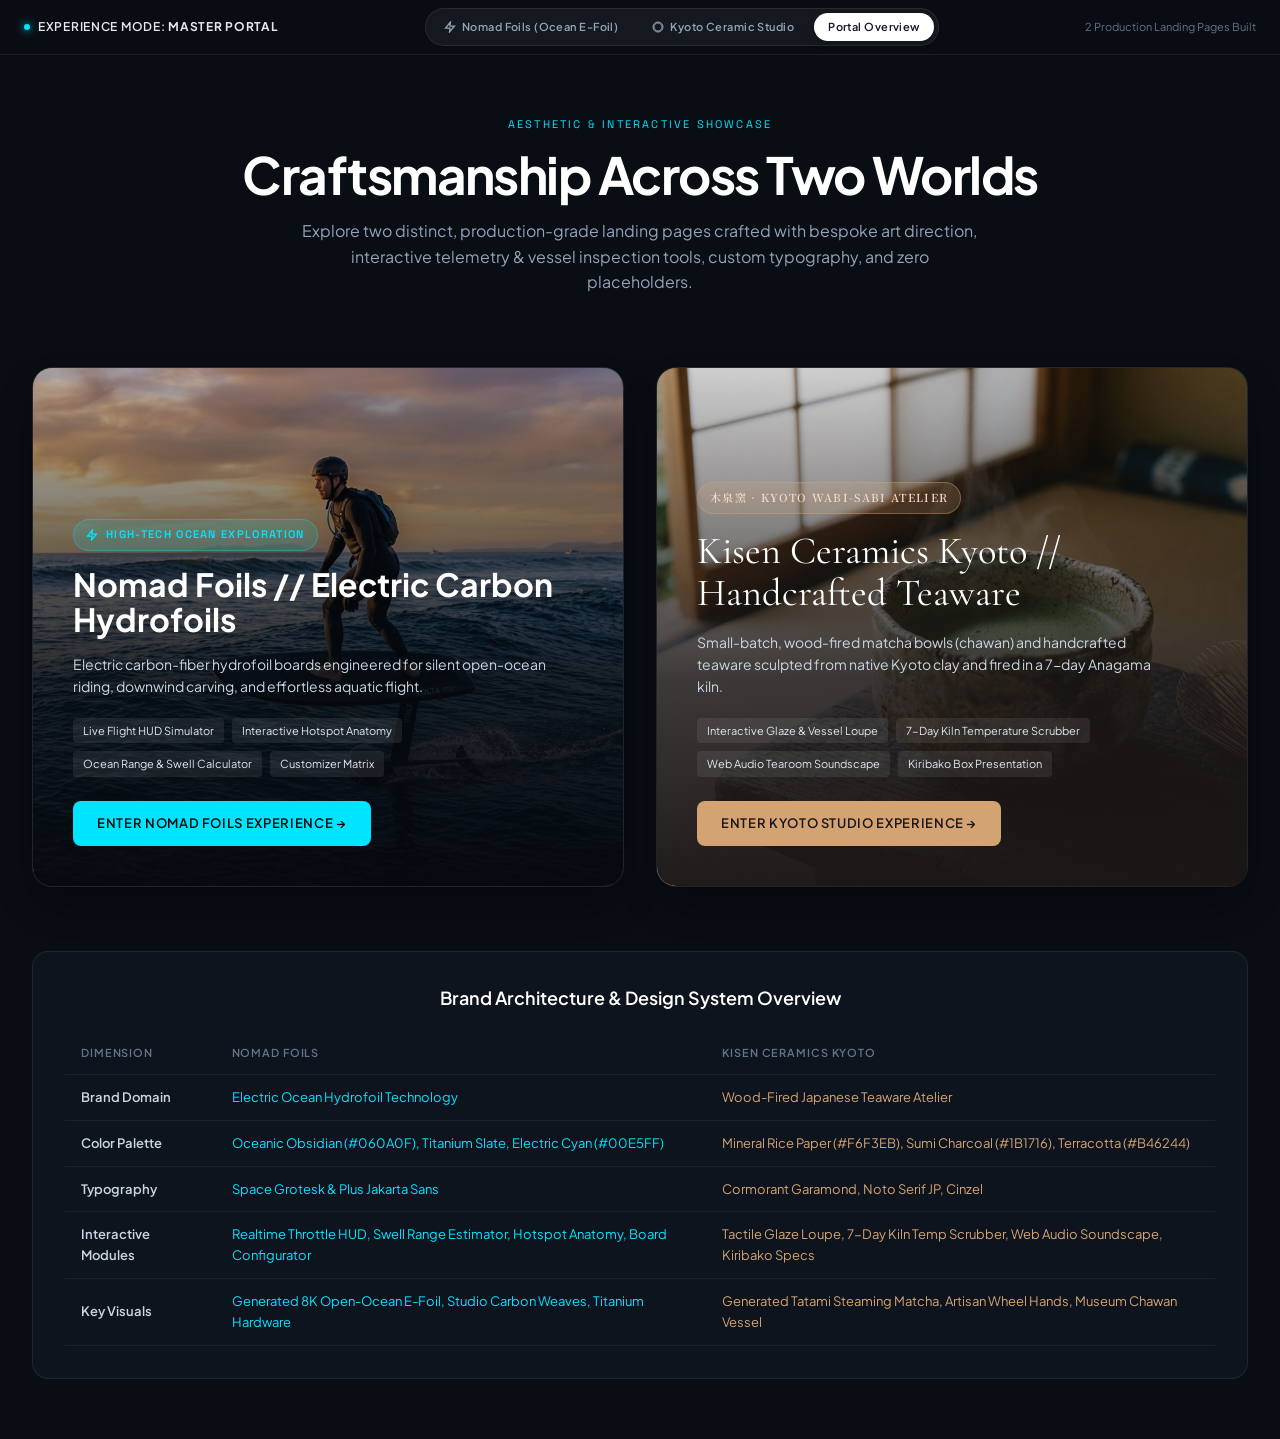
==== index.html @ cf1c8ec4 "Initial commit: Nomad Foils and Kyoto Ceramics landing pages" ====
<!DOCTYPE html>
<html lang="en">
<head>
  <meta charset="UTF-8">
  <meta name="viewport" content="width=device-width, initial-scale=1.0">
  <meta name="description" content="Dual Landing Page Suite featuring Nomad Foils (Electric Carbon-Fiber Hydrofoil Boards) and Kisen Ceramics Kyoto (Handcrafted Wood-Fired Matcha Bowls & Teaware).">
  <title>DUAL BRAND SHOWCASE // Nomad Foils & Kisen Ceramics Kyoto</title>
  
  <link rel="stylesheet" href="css/common.css">
  <style>
    :root {
      --portal-dark: #070a0f;
      --portal-light: #f7f4ee;
    }

    body.portal-body {
      background: #090d14;
      color: #f8fafc;
      font-family: 'Plus Jakarta Sans', sans-serif;
      padding-top: 45px;
      min-height: 100vh;
      display: flex;
      flex-direction: column;
    }

    .portal-hero {
      text-align: center;
      padding: 64px 24px 32px;
      max-width: 900px;
      margin: 0 auto;
    }

    .portal-eyebrow {
      font-family: 'Space Grotesk', monospace;
      font-size: 11px;
      letter-spacing: 0.2em;
      color: #00e5ff;
      text-transform: uppercase;
      margin-bottom: 12px;
      display: inline-block;
    }

    .portal-main-title {
      font-size: clamp(32px, 4vw, 56px);
      font-weight: 700;
      letter-spacing: -0.03em;
      line-height: 1.1;
      margin-bottom: 16px;
      color: #ffffff;
    }

    .portal-main-desc {
      font-size: 16px;
      color: #94a3b8;
      line-height: 1.6;
      max-width: 680px;
      margin: 0 auto 40px;
    }

    /* Dual Showcase Split Cards */
    .portal-grid-showcase {
      display: grid;
      grid-template-columns: 1fr 1fr;
      gap: 32px;
      max-width: 1320px;
      margin: 0 auto 64px;
      padding: 0 32px;
      width: 100%;
      flex-grow: 1;
    }

    .portal-card {
      position: relative;
      border-radius: 20px;
      overflow: hidden;
      display: flex;
      flex-direction: column;
      justify-content: flex-end;
      padding: 40px;
      min-height: 520px;
      text-decoration: none;
      color: inherit;
      border: 1px solid rgba(255, 255, 255, 0.1);
      transition: all 0.4s cubic-bezier(0.16, 1, 0.3, 1);
      box-shadow: 0 20px 40px -15px rgba(0, 0, 0, 0.6);
    }

    .portal-card:hover {
      transform: translateY(-6px);
      border-color: rgba(255, 255, 255, 0.3);
      box-shadow: 0 30px 60px -20px rgba(0, 0, 0, 0.9);
    }

    .portal-card-bg {
      position: absolute;
      top: 0;
      left: 0;
      width: 100%;
      height: 100%;
      z-index: 1;
    }

    .portal-card-bg img {
      width: 100%;
      height: 100%;
      object-fit: cover;
      transition: transform 0.6s ease;
    }

    .portal-card:hover .portal-card-bg img {
      transform: scale(1.05);
    }

    .portal-card-gradient {
      position: absolute;
      top: 0;
      left: 0;
      width: 100%;
      height: 100%;
      z-index: 2;
    }

    .portal-card.nomad-portal .portal-card-gradient {
      background: linear-gradient(180deg, rgba(6, 10, 15, 0.2) 0%, rgba(6, 10, 15, 0.85) 60%, rgba(6, 10, 15, 0.98) 100%);
    }

    .portal-card.kyoto-portal .portal-card-gradient {
      background: linear-gradient(180deg, rgba(27, 23, 22, 0.2) 0%, rgba(27, 23, 22, 0.85) 60%, rgba(27, 23, 22, 0.98) 100%);
    }

    .portal-card-content {
      position: relative;
      z-index: 5;
      display: flex;
      flex-direction: column;
      gap: 16px;
    }

    .portal-tag {
      display: inline-flex;
      align-items: center;
      gap: 8px;
      font-size: 11px;
      font-weight: 600;
      letter-spacing: 0.12em;
      text-transform: uppercase;
      padding: 6px 12px;
      border-radius: 9999px;
      width: fit-content;
    }

    .nomad-portal .portal-tag {
      background: rgba(0, 229, 255, 0.15);
      color: #00e5ff;
      border: 1px solid rgba(0, 229, 255, 0.3);
      font-family: 'Space Grotesk', monospace;
    }

    .kyoto-portal .portal-tag {
      background: rgba(212, 163, 115, 0.2);
      color: #f7d6c8;
      border: 1px solid rgba(212, 163, 115, 0.4);
      font-family: 'Noto Serif JP', serif;
    }

    .portal-brand-title {
      font-size: clamp(26px, 2.5vw, 36px);
      font-weight: 700;
      color: #ffffff;
      line-height: 1.1;
    }

    .kyoto-portal .portal-brand-title {
      font-family: 'Cormorant Garamond', serif;
      font-weight: 400;
      font-size: clamp(30px, 3vw, 42px);
    }

    .portal-brand-desc {
      font-size: 14px;
      color: #cbd5e1;
      line-height: 1.6;
      max-width: 480px;
    }

    .portal-feature-badges {
      display: flex;
      flex-wrap: wrap;
      gap: 8px;
      margin-top: 4px;
    }

    .feature-pill {
      font-size: 11px;
      padding: 4px 10px;
      background: rgba(255, 255, 255, 0.08);
      border-radius: 4px;
      color: #e2e8f0;
    }

    .portal-cta-btn {
      display: inline-flex;
      align-items: center;
      gap: 8px;
      padding: 12px 24px;
      border-radius: 8px;
      font-size: 13px;
      font-weight: 600;
      text-transform: uppercase;
      letter-spacing: 0.05em;
      margin-top: 8px;
      width: fit-content;
      transition: all 0.2s ease;
    }

    .nomad-portal .portal-cta-btn {
      background: #00e5ff;
      color: #060a0f;
    }

    .nomad-portal .portal-cta-btn:hover {
      background: #ffffff;
      box-shadow: 0 0 20px rgba(0, 229, 255, 0.6);
    }

    .kyoto-portal .portal-cta-btn {
      background: #d4a373;
      color: #1b1716;
    }

    .kyoto-portal .portal-cta-btn:hover {
      background: #f7d6c8;
      box-shadow: 0 0 20px rgba(212, 163, 115, 0.4);
    }

    /* Comparison Table Section */
    .portal-meta-section {
      max-width: 1320px;
      margin: 0 auto 60px;
      padding: 0 32px;
      width: 100%;
    }

    .meta-box {
      background: #0d141e;
      border: 1px solid rgba(255, 255, 255, 0.08);
      border-radius: 16px;
      padding: 32px;
    }

    .meta-title {
      font-size: 18px;
      font-weight: 600;
      color: #ffffff;
      margin-bottom: 20px;
      text-align: center;
    }

    .meta-table {
      width: 100%;
      border-collapse: collapse;
      font-size: 13px;
    }

    .meta-table th, .meta-table td {
      padding: 12px 16px;
      border-bottom: 1px solid rgba(255, 255, 255, 0.06);
      text-align: left;
    }

    .meta-table th {
      color: #64748b;
      font-weight: 600;
      text-transform: uppercase;
      font-size: 11px;
      letter-spacing: 0.08em;
    }

    .meta-table td:first-child {
      font-weight: 600;
      color: #cbd5e1;
    }

    .meta-table td:nth-child(2) {
      color: #00e5ff;
    }

    .meta-table td:nth-child(3) {
      color: #d4a373;
    }

    @media (max-width: 900px) {
      .portal-grid-showcase {
        grid-template-columns: 1fr;
      }
      .portal-card {
        min-height: 420px;
      }
    }
  </style>
</head>
<body class="portal-body">

  <!-- Top Global Switcher -->
  <header class="project-switcher-bar">
    <div class="switcher-brand-tag">
      <span class="indicator-dot"></span>
      <span>Experience Mode: <strong>Master Portal</strong></span>
    </div>
    <div class="switcher-nav-pills">
      <a href="nomad.html" class="switcher-pill">
        <svg width="12" height="12" viewBox="0 0 24 24" fill="none" stroke="currentColor" stroke-width="2.5"><polygon points="13 2 3 14 12 14 11 22 21 10 12 10 13 2"/></svg>
        Nomad Foils (Ocean E-Foil)
      </a>
      <a href="kyoto.html" class="switcher-pill">
        <svg width="12" height="12" viewBox="0 0 24 24" fill="none" stroke="currentColor" stroke-width="2"><path d="M12 2C6.48 2 2 6.48 2 12s4.48 10 10 10 10-4.48 10-10S17.52 2 12 2zm0 18c-4.41 0-8-3.59-8-8s3.59-8 8-8 8 3.59 8 8-3.59 8-8 8z"/></svg>
        Kyoto Ceramic Studio
      </a>
      <a href="index.html" class="switcher-pill active">
        Portal Overview
      </a>
    </div>
    <div class="switcher-status">
      <span>2 Production Landing Pages Built</span>
    </div>
  </header>

  <!-- Portal Hero -->
  <header class="portal-hero">
    <span class="portal-eyebrow">AESTHETIC & INTERACTIVE SHOWCASE</span>
    <h1 class="portal-main-title">Craftsmanship Across Two Worlds</h1>
    <p class="portal-main-desc">
      Explore two distinct, production-grade landing pages crafted with bespoke art direction, interactive telemetry & vessel inspection tools, custom typography, and zero placeholders.
    </p>
  </header>

  <!-- Portal Dual Cards -->
  <main class="portal-grid-showcase">
    
    <!-- Nomad Foils Card -->
    <a href="nomad.html" class="portal-card nomad-portal">
      <div class="portal-card-bg">
        <img src="assets/images/nomad_hero_ocean.jpg" alt="Nomad Foils Electric Carbon-Fiber Hydrofoil">
      </div>
      <div class="portal-card-gradient"></div>
      <div class="portal-card-content">
        <div class="portal-tag">
          <svg width="12" height="12" viewBox="0 0 24 24" fill="none" stroke="currentColor" stroke-width="2.5"><polygon points="13 2 3 14 12 14 11 22 21 10 12 10 13 2"/></svg>
          HIGH-TECH OCEAN EXPLORATION
        </div>
        <h2 class="portal-brand-title">Nomad Foils // Electric Carbon Hydrofoils</h2>
        <p class="portal-brand-desc">
          Electric carbon-fiber hydrofoil boards engineered for silent open-ocean riding, downwind carving, and effortless aquatic flight.
        </p>
        <div class="portal-feature-badges">
          <span class="feature-pill">Live Flight HUD Simulator</span>
          <span class="feature-pill">Interactive Hotspot Anatomy</span>
          <span class="feature-pill">Ocean Range & Swell Calculator</span>
          <span class="feature-pill">Customizer Matrix</span>
        </div>
        <div class="portal-cta-btn">
          Enter Nomad Foils Experience →
        </div>
      </div>
    </a>

    <!-- Kyoto Ceramic Studio Card -->
    <a href="kyoto.html" class="portal-card kyoto-portal">
      <div class="portal-card-bg">
        <img src="assets/images/kyoto_hero_matcha.jpg" alt="Kisen Kyoto Wood-Fired Matcha Bowls and Teaware">
      </div>
      <div class="portal-card-gradient"></div>
      <div class="portal-card-content">
        <div class="portal-tag">
          木泉窯 · KYOTO WABI-SABI ATELIER
        </div>
        <h2 class="portal-brand-title">Kisen Ceramics Kyoto // Handcrafted Teaware</h2>
        <p class="portal-brand-desc">
          Small-batch, wood-fired matcha bowls (chawan) and handcrafted teaware sculpted from native Kyoto clay and fired in a 7-day Anagama kiln.
        </p>
        <div class="portal-feature-badges">
          <span class="feature-pill">Interactive Glaze & Vessel Loupe</span>
          <span class="feature-pill">7-Day Kiln Temperature Scrubber</span>
          <span class="feature-pill">Web Audio Tearoom Soundscape</span>
          <span class="feature-pill">Kiribako Box Presentation</span>
        </div>
        <div class="portal-cta-btn">
          Enter Kyoto Studio Experience →
        </div>
      </div>
    </a>

  </main>

  <!-- Architectural Feature Summary Table -->
  <section class="portal-meta-section">
    <div class="meta-box">
      <h3 class="meta-title">Brand Architecture & Design System Overview</h3>
      <table class="meta-table">
        <thead>
          <tr>
            <th>Dimension</th>
            <th>Nomad Foils</th>
            <th>Kisen Ceramics Kyoto</th>
          </tr>
        </thead>
        <tbody>
          <tr>
            <td>Brand Domain</td>
            <td>Electric Ocean Hydrofoil Technology</td>
            <td>Wood-Fired Japanese Teaware Atelier</td>
          </tr>
          <tr>
            <td>Color Palette</td>
            <td>Oceanic Obsidian (#060A0F), Titanium Slate, Electric Cyan (#00E5FF)</td>
            <td>Mineral Rice Paper (#F6F3EB), Sumi Charcoal (#1B1716), Terracotta (#B46244)</td>
          </tr>
          <tr>
            <td>Typography</td>
            <td>Space Grotesk & Plus Jakarta Sans</td>
            <td>Cormorant Garamond, Noto Serif JP, Cinzel</td>
          </tr>
          <tr>
            <td>Interactive Modules</td>
            <td>Realtime Throttle HUD, Swell Range Estimator, Hotspot Anatomy, Board Configurator</td>
            <td>Tactile Glaze Loupe, 7-Day Kiln Temp Scrubber, Web Audio Soundscape, Kiribako Specs</td>
          </tr>
          <tr>
            <td>Key Visuals</td>
            <td>Generated 8K Open-Ocean E-Foil, Studio Carbon Weaves, Titanium Hardware</td>
            <td>Generated Tatami Steaming Matcha, Artisan Wheel Hands, Museum Chawan Vessel</td>
          </tr>
        </tbody>
      </table>
    </div>
  </section>

</body>
</html>
---- css/common.css ----
/* Common Design Tokens & Switcher Bar */
@import url('https://fonts.googleapis.com/css2?family=Cinzel:wght@400;600;700&family=Cormorant+Garamond:ital,wght@0,300;0,400;0,600;1,400&family=Plus+Jakarta+Sans:wght@300;400;500;600;700&family=Space+Grotesk:wght@300;400;500;600;700&family=Noto+Serif+JP:wght@300;400;600&display=swap');

*, *::before, *::after {
  box-sizing: border-box;
  margin: 0;
  padding: 0;
}

html {
  scroll-behavior: smooth;
  -webkit-font-smoothing: antialiased;
  -moz-osx-font-smoothing: grayscale;
}

body {
  line-height: 1.6;
  overflow-x: hidden;
}

/* Global Top Experience Switcher */
.project-switcher-bar {
  position: fixed;
  top: 0;
  left: 0;
  width: 100%;
  z-index: 9999;
  display: flex;
  align-items: center;
  justify-content: space-between;
  padding: 8px 24px;
  background: rgba(10, 14, 20, 0.88);
  backdrop-filter: blur(16px);
  -webkit-backdrop-filter: blur(16px);
  border-bottom: 1px solid rgba(255, 255, 255, 0.08);
  font-family: 'Plus Jakarta Sans', sans-serif;
  font-size: 12px;
  color: #a0aec0;
}

.switcher-brand-tag {
  display: flex;
  align-items: center;
  gap: 8px;
  font-weight: 600;
  letter-spacing: 0.06em;
  text-transform: uppercase;
  color: #e2e8f0;
}

.switcher-brand-tag .indicator-dot {
  width: 6px;
  height: 6px;
  border-radius: 50%;
  background: #00e5ff;
  box-shadow: 0 0 8px #00e5ff;
}

.switcher-brand-tag.kyoto-active .indicator-dot {
  background: #b46244;
  box-shadow: 0 0 8px #b46244;
}

.switcher-nav-pills {
  display: flex;
  align-items: center;
  gap: 6px;
  background: rgba(255, 255, 255, 0.05);
  padding: 4px;
  border-radius: 20px;
  border: 1px solid rgba(255, 255, 255, 0.08);
}

.switcher-pill {
  display: inline-flex;
  align-items: center;
  gap: 6px;
  padding: 5px 14px;
  border-radius: 16px;
  font-size: 11px;
  font-weight: 600;
  letter-spacing: 0.04em;
  text-decoration: none;
  color: #94a3b8;
  transition: all 0.25s ease;
}

.switcher-pill:hover {
  color: #ffffff;
  background: rgba(255, 255, 255, 0.08);
}

.switcher-pill.active {
  background: #ffffff;
  color: #0f172a;
  box-shadow: 0 2px 8px rgba(0, 0, 0, 0.2);
}

.switcher-pill.active.nomad {
  background: linear-gradient(135deg, #00e5ff, #0284c7);
  color: #050b14;
}

.switcher-pill.active.kyoto {
  background: linear-gradient(135deg, #d4a373, #b46244);
  color: #1a1614;
}

.switcher-status {
  display: flex;
  align-items: center;
  gap: 12px;
  font-size: 11px;
  color: #64748b;
}

@media (max-width: 640px) {
  .switcher-status {
    display: none;
  }
  .project-switcher-bar {
    padding: 6px 14px;
  }
  .switcher-pill {
    padding: 4px 10px;
    font-size: 10px;
  }
}
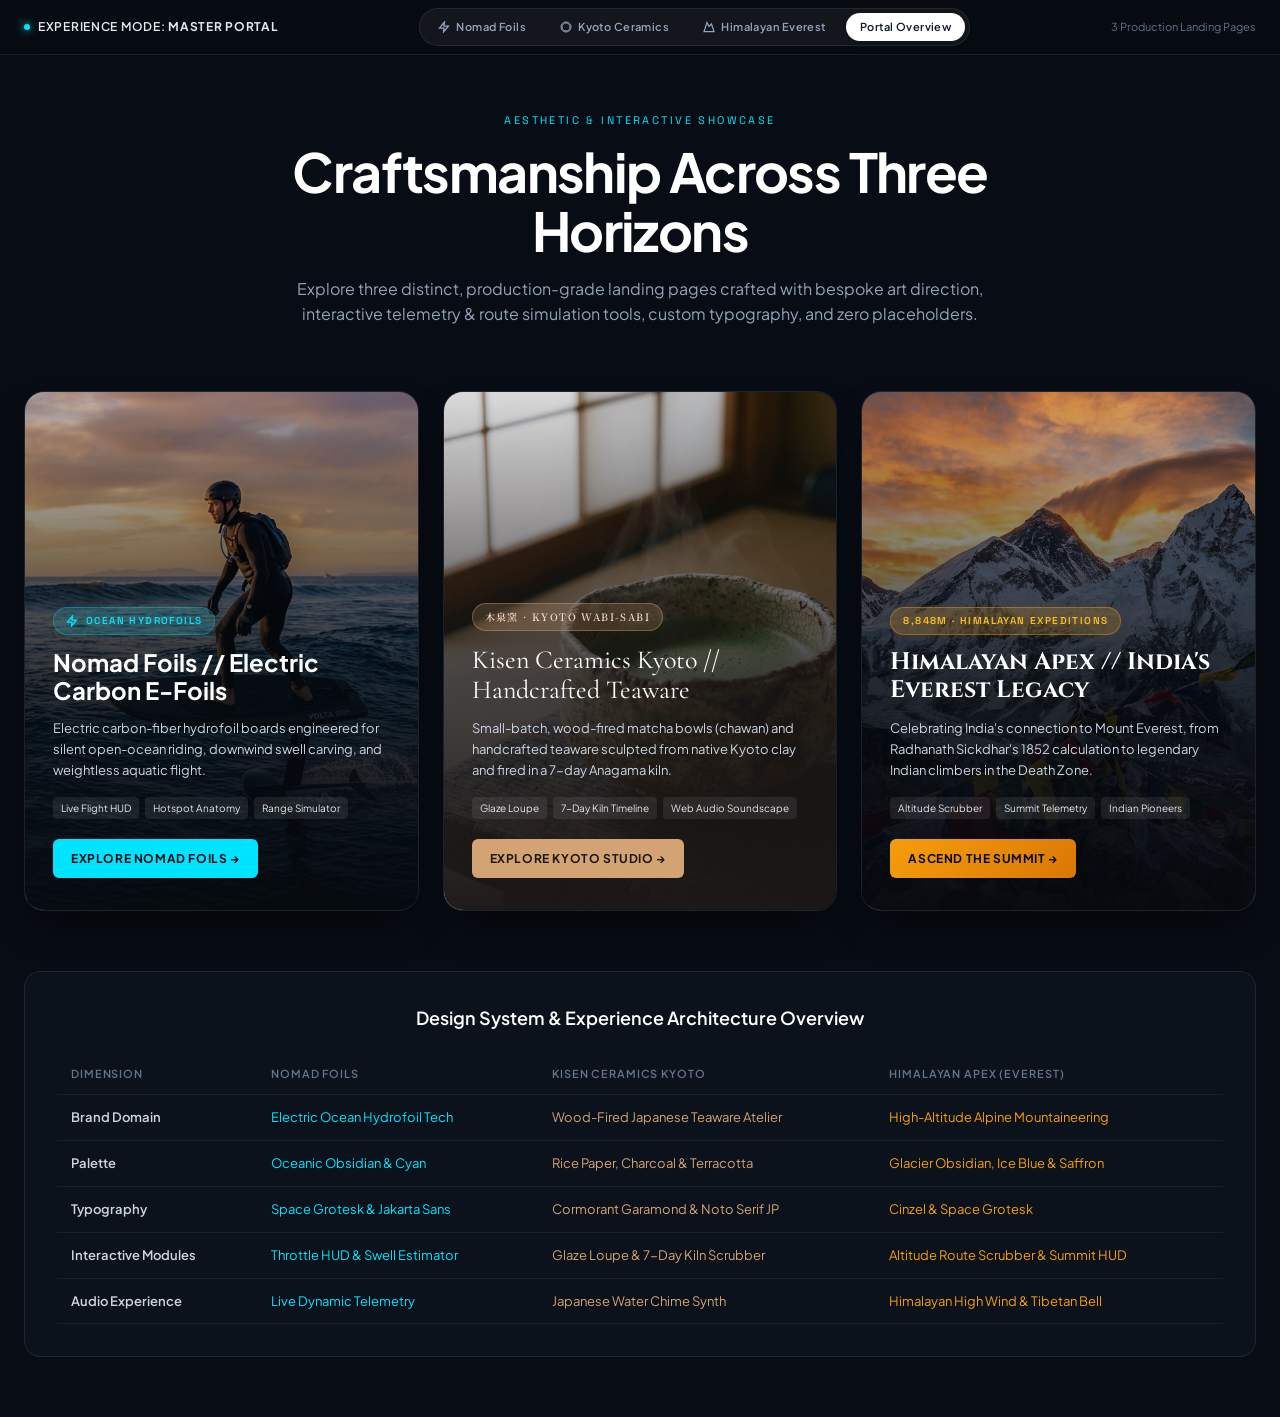
==== commit f5c19184: "Add Himalayan Everest landing page celebrating Indian mountaineering" ====
--- a/index.html
+++ b/index.html
@@ -3,18 +3,17 @@
 <head>
   <meta charset="UTF-8">
   <meta name="viewport" content="width=device-width, initial-scale=1.0">
-  <meta name="description" content="Dual Landing Page Suite featuring Nomad Foils (Electric Carbon-Fiber Hydrofoil Boards) and Kisen Ceramics Kyoto (Handcrafted Wood-Fired Matcha Bowls & Teaware).">
-  <title>DUAL BRAND SHOWCASE // Nomad Foils & Kisen Ceramics Kyoto</title>
+  <meta name="description" content="Master Portal Showcase: Nomad Foils (Electric Hydrofoils), Kisen Ceramics Kyoto (Wood-Fired Teaware), and Himalayan Apex (India's Mount Everest Mountaineering Legacy).">
+  <title>TRIPLE BRAND SHOWCASE // Nomad Foils · Kyoto Ceramics · Himalayan Everest</title>
   
   <link rel="stylesheet" href="css/common.css">
   <style>
     :root {
       --portal-dark: #070a0f;
-      --portal-light: #f7f4ee;
     }
 
     body.portal-body {
-      background: #090d14;
+      background: #080c14;
       color: #f8fafc;
       font-family: 'Plus Jakarta Sans', sans-serif;
       padding-top: 45px;
@@ -25,15 +24,15 @@
 
     .portal-hero {
       text-align: center;
-      padding: 64px 24px 32px;
-      max-width: 900px;
+      padding: 60px 24px 28px;
+      max-width: 960px;
       margin: 0 auto;
     }
 
     .portal-eyebrow {
       font-family: 'Space Grotesk', monospace;
       font-size: 11px;
-      letter-spacing: 0.2em;
+      letter-spacing: 0.22em;
       color: #00e5ff;
       text-transform: uppercase;
       margin-bottom: 12px;
@@ -41,7 +40,7 @@
     }
 
     .portal-main-title {
-      font-size: clamp(32px, 4vw, 56px);
+      font-size: clamp(32px, 4.2vw, 54px);
       font-weight: 700;
       letter-spacing: -0.03em;
       line-height: 1.1;
@@ -53,18 +52,18 @@
       font-size: 16px;
       color: #94a3b8;
       line-height: 1.6;
-      max-width: 680px;
-      margin: 0 auto 40px;
-    }
-
-    /* Dual Showcase Split Cards */
+      max-width: 720px;
+      margin: 0 auto 36px;
+    }
+
+    /* Triple Showcase Grid */
     .portal-grid-showcase {
       display: grid;
-      grid-template-columns: 1fr 1fr;
-      gap: 32px;
-      max-width: 1320px;
-      margin: 0 auto 64px;
-      padding: 0 32px;
+      grid-template-columns: repeat(3, 1fr);
+      gap: 24px;
+      max-width: 1360px;
+      margin: 0 auto 60px;
+      padding: 0 24px;
       width: 100%;
       flex-grow: 1;
     }
@@ -76,19 +75,19 @@
       display: flex;
       flex-direction: column;
       justify-content: flex-end;
-      padding: 40px;
+      padding: 32px 28px;
       min-height: 520px;
       text-decoration: none;
       color: inherit;
-      border: 1px solid rgba(255, 255, 255, 0.1);
+      border: 1px solid rgba(255, 255, 255, 0.09);
       transition: all 0.4s cubic-bezier(0.16, 1, 0.3, 1);
-      box-shadow: 0 20px 40px -15px rgba(0, 0, 0, 0.6);
+      box-shadow: 0 20px 40px -15px rgba(0, 0, 0, 0.7);
     }
 
     .portal-card:hover {
       transform: translateY(-6px);
       border-color: rgba(255, 255, 255, 0.3);
-      box-shadow: 0 30px 60px -20px rgba(0, 0, 0, 0.9);
+      box-shadow: 0 30px 60px -20px rgba(0, 0, 0, 0.95);
     }
 
     .portal-card-bg {
@@ -108,7 +107,7 @@
     }
 
     .portal-card:hover .portal-card-bg img {
-      transform: scale(1.05);
+      transform: scale(1.06);
     }
 
     .portal-card-gradient {
@@ -121,11 +120,15 @@
     }
 
     .portal-card.nomad-portal .portal-card-gradient {
-      background: linear-gradient(180deg, rgba(6, 10, 15, 0.2) 0%, rgba(6, 10, 15, 0.85) 60%, rgba(6, 10, 15, 0.98) 100%);
+      background: linear-gradient(180deg, rgba(6, 10, 15, 0.15) 0%, rgba(6, 10, 15, 0.8) 55%, rgba(6, 10, 15, 0.98) 100%);
     }
 
     .portal-card.kyoto-portal .portal-card-gradient {
-      background: linear-gradient(180deg, rgba(27, 23, 22, 0.2) 0%, rgba(27, 23, 22, 0.85) 60%, rgba(27, 23, 22, 0.98) 100%);
+      background: linear-gradient(180deg, rgba(27, 23, 22, 0.15) 0%, rgba(27, 23, 22, 0.8) 55%, rgba(27, 23, 22, 0.98) 100%);
+    }
+
+    .portal-card.everest-portal .portal-card-gradient {
+      background: linear-gradient(180deg, rgba(6, 9, 14, 0.15) 0%, rgba(6, 9, 14, 0.8) 55%, rgba(6, 9, 14, 0.98) 100%);
     }
 
     .portal-card-content {
@@ -133,18 +136,18 @@
       z-index: 5;
       display: flex;
       flex-direction: column;
-      gap: 16px;
+      gap: 14px;
     }
 
     .portal-tag {
       display: inline-flex;
       align-items: center;
       gap: 8px;
-      font-size: 11px;
+      font-size: 10px;
       font-weight: 600;
-      letter-spacing: 0.12em;
+      letter-spacing: 0.14em;
       text-transform: uppercase;
-      padding: 6px 12px;
+      padding: 5px 12px;
       border-radius: 9999px;
       width: fit-content;
     }
@@ -163,36 +166,48 @@
       font-family: 'Noto Serif JP', serif;
     }
 
+    .everest-portal .portal-tag {
+      background: rgba(245, 158, 11, 0.2);
+      color: #fbbf24;
+      border: 1px solid rgba(245, 158, 11, 0.4);
+      font-family: 'Space Grotesk', monospace;
+    }
+
     .portal-brand-title {
-      font-size: clamp(26px, 2.5vw, 36px);
+      font-size: 24px;
       font-weight: 700;
       color: #ffffff;
-      line-height: 1.1;
+      line-height: 1.15;
     }
 
     .kyoto-portal .portal-brand-title {
       font-family: 'Cormorant Garamond', serif;
+      font-size: 26px;
       font-weight: 400;
-      font-size: clamp(30px, 3vw, 42px);
+    }
+
+    .everest-portal .portal-brand-title {
+      font-family: 'Cinzel', serif;
+      font-size: 24px;
+      font-weight: 700;
     }
 
     .portal-brand-desc {
-      font-size: 14px;
+      font-size: 13px;
       color: #cbd5e1;
       line-height: 1.6;
-      max-width: 480px;
     }
 
     .portal-feature-badges {
       display: flex;
       flex-wrap: wrap;
-      gap: 8px;
-      margin-top: 4px;
+      gap: 6px;
+      margin-top: 2px;
     }
 
     .feature-pill {
-      font-size: 11px;
-      padding: 4px 10px;
+      font-size: 10px;
+      padding: 3px 8px;
       background: rgba(255, 255, 255, 0.08);
       border-radius: 4px;
       color: #e2e8f0;
@@ -201,14 +216,14 @@
     .portal-cta-btn {
       display: inline-flex;
       align-items: center;
-      gap: 8px;
-      padding: 12px 24px;
-      border-radius: 8px;
-      font-size: 13px;
-      font-weight: 600;
+      gap: 6px;
+      padding: 10px 18px;
+      border-radius: 6px;
+      font-size: 12px;
+      font-weight: 700;
       text-transform: uppercase;
       letter-spacing: 0.05em;
-      margin-top: 8px;
+      margin-top: 6px;
       width: fit-content;
       transition: all 0.2s ease;
     }
@@ -220,7 +235,7 @@
 
     .nomad-portal .portal-cta-btn:hover {
       background: #ffffff;
-      box-shadow: 0 0 20px rgba(0, 229, 255, 0.6);
+      box-shadow: 0 0 16px rgba(0, 229, 255, 0.6);
     }
 
     .kyoto-portal .portal-cta-btn {
@@ -230,19 +245,29 @@
 
     .kyoto-portal .portal-cta-btn:hover {
       background: #f7d6c8;
-      box-shadow: 0 0 20px rgba(212, 163, 115, 0.4);
-    }
-
-    /* Comparison Table Section */
+      box-shadow: 0 0 16px rgba(212, 163, 115, 0.5);
+    }
+
+    .everest-portal .portal-cta-btn {
+      background: linear-gradient(135deg, #f59e0b, #d97706);
+      color: #06090e;
+    }
+
+    .everest-portal .portal-cta-btn:hover {
+      background: #fbbf24;
+      box-shadow: 0 0 16px rgba(245, 158, 11, 0.5);
+    }
+
+    /* Comparison Table */
     .portal-meta-section {
-      max-width: 1320px;
+      max-width: 1360px;
       margin: 0 auto 60px;
-      padding: 0 32px;
+      padding: 0 24px;
       width: 100%;
     }
 
     .meta-box {
-      background: #0d141e;
+      background: #0c121b;
       border: 1px solid rgba(255, 255, 255, 0.08);
       border-radius: 16px;
       padding: 32px;
@@ -263,7 +288,7 @@
     }
 
     .meta-table th, .meta-table td {
-      padding: 12px 16px;
+      padding: 12px 14px;
       border-bottom: 1px solid rgba(255, 255, 255, 0.06);
       text-align: left;
     }
@@ -281,15 +306,11 @@
       color: #cbd5e1;
     }
 
-    .meta-table td:nth-child(2) {
-      color: #00e5ff;
-    }
-
-    .meta-table td:nth-child(3) {
-      color: #d4a373;
-    }
-
-    @media (max-width: 900px) {
+    .meta-table td:nth-child(2) { color: #00e5ff; }
+    .meta-table td:nth-child(3) { color: #d4a373; }
+    .meta-table td:nth-child(4) { color: #f59e0b; }
+
+    @media (max-width: 1100px) {
       .portal-grid-showcase {
         grid-template-columns: 1fr;
       }
@@ -310,31 +331,35 @@
     <div class="switcher-nav-pills">
       <a href="nomad.html" class="switcher-pill">
         <svg width="12" height="12" viewBox="0 0 24 24" fill="none" stroke="currentColor" stroke-width="2.5"><polygon points="13 2 3 14 12 14 11 22 21 10 12 10 13 2"/></svg>
-        Nomad Foils (Ocean E-Foil)
+        Nomad Foils
       </a>
       <a href="kyoto.html" class="switcher-pill">
         <svg width="12" height="12" viewBox="0 0 24 24" fill="none" stroke="currentColor" stroke-width="2"><path d="M12 2C6.48 2 2 6.48 2 12s4.48 10 10 10 10-4.48 10-10S17.52 2 12 2zm0 18c-4.41 0-8-3.59-8-8s3.59-8 8-8 8 3.59 8 8-3.59 8-8 8z"/></svg>
-        Kyoto Ceramic Studio
+        Kyoto Ceramics
+      </a>
+      <a href="everest.html" class="switcher-pill">
+        <svg width="12" height="12" viewBox="0 0 24 24" fill="none" stroke="currentColor" stroke-width="2.5"><path d="M8 3l4 8 5-5 5 15H2L8 3z"/></svg>
+        Himalayan Everest
       </a>
       <a href="index.html" class="switcher-pill active">
         Portal Overview
       </a>
     </div>
     <div class="switcher-status">
-      <span>2 Production Landing Pages Built</span>
+      <span>3 Production Landing Pages</span>
     </div>
   </header>
 
   <!-- Portal Hero -->
   <header class="portal-hero">
     <span class="portal-eyebrow">AESTHETIC & INTERACTIVE SHOWCASE</span>
-    <h1 class="portal-main-title">Craftsmanship Across Two Worlds</h1>
+    <h1 class="portal-main-title">Craftsmanship Across Three Horizons</h1>
     <p class="portal-main-desc">
-      Explore two distinct, production-grade landing pages crafted with bespoke art direction, interactive telemetry & vessel inspection tools, custom typography, and zero placeholders.
+      Explore three distinct, production-grade landing pages crafted with bespoke art direction, interactive telemetry & route simulation tools, custom typography, and zero placeholders.
     </p>
   </header>
 
-  <!-- Portal Dual Cards -->
+  <!-- Portal Triple Cards -->
   <main class="portal-grid-showcase">
     
     <!-- Nomad Foils Card -->
@@ -346,20 +371,19 @@
       <div class="portal-card-content">
         <div class="portal-tag">
           <svg width="12" height="12" viewBox="0 0 24 24" fill="none" stroke="currentColor" stroke-width="2.5"><polygon points="13 2 3 14 12 14 11 22 21 10 12 10 13 2"/></svg>
-          HIGH-TECH OCEAN EXPLORATION
-        </div>
-        <h2 class="portal-brand-title">Nomad Foils // Electric Carbon Hydrofoils</h2>
+          OCEAN HYDROFOILS
+        </div>
+        <h2 class="portal-brand-title">Nomad Foils // Electric Carbon E-Foils</h2>
         <p class="portal-brand-desc">
-          Electric carbon-fiber hydrofoil boards engineered for silent open-ocean riding, downwind carving, and effortless aquatic flight.
+          Electric carbon-fiber hydrofoil boards engineered for silent open-ocean riding, downwind swell carving, and weightless aquatic flight.
         </p>
         <div class="portal-feature-badges">
-          <span class="feature-pill">Live Flight HUD Simulator</span>
-          <span class="feature-pill">Interactive Hotspot Anatomy</span>
-          <span class="feature-pill">Ocean Range & Swell Calculator</span>
-          <span class="feature-pill">Customizer Matrix</span>
+          <span class="feature-pill">Live Flight HUD</span>
+          <span class="feature-pill">Hotspot Anatomy</span>
+          <span class="feature-pill">Range Simulator</span>
         </div>
         <div class="portal-cta-btn">
-          Enter Nomad Foils Experience →
+          Explore Nomad Foils →
         </div>
       </div>
     </a>
@@ -372,20 +396,44 @@
       <div class="portal-card-gradient"></div>
       <div class="portal-card-content">
         <div class="portal-tag">
-          木泉窯 · KYOTO WABI-SABI ATELIER
+          木泉窯 · KYOTO WABI-SABI
         </div>
         <h2 class="portal-brand-title">Kisen Ceramics Kyoto // Handcrafted Teaware</h2>
         <p class="portal-brand-desc">
           Small-batch, wood-fired matcha bowls (chawan) and handcrafted teaware sculpted from native Kyoto clay and fired in a 7-day Anagama kiln.
         </p>
         <div class="portal-feature-badges">
-          <span class="feature-pill">Interactive Glaze & Vessel Loupe</span>
-          <span class="feature-pill">7-Day Kiln Temperature Scrubber</span>
-          <span class="feature-pill">Web Audio Tearoom Soundscape</span>
-          <span class="feature-pill">Kiribako Box Presentation</span>
+          <span class="feature-pill">Glaze Loupe</span>
+          <span class="feature-pill">7-Day Kiln Timeline</span>
+          <span class="feature-pill">Web Audio Soundscape</span>
         </div>
         <div class="portal-cta-btn">
-          Enter Kyoto Studio Experience →
+          Explore Kyoto Studio →
+        </div>
+      </div>
+    </a>
+
+    <!-- Himalayan Everest Card -->
+    <a href="everest.html" class="portal-card everest-portal">
+      <div class="portal-card-bg">
+        <img src="assets/images/everest_hero_summit.jpg" alt="Mount Everest Himalayan Summit at Sunrise with Prayer Flags">
+      </div>
+      <div class="portal-card-gradient"></div>
+      <div class="portal-card-content">
+        <div class="portal-tag">
+          8,848M · HIMALAYAN EXPEDITIONS
+        </div>
+        <h2 class="portal-brand-title">Himalayan Apex // India's Everest Legacy</h2>
+        <p class="portal-brand-desc">
+          Celebrating India's connection to Mount Everest, from Radhanath Sickdhar's 1852 calculation to legendary Indian climbers in the Death Zone.
+        </p>
+        <div class="portal-feature-badges">
+          <span class="feature-pill">Altitude Scrubber</span>
+          <span class="feature-pill">Summit Telemetry</span>
+          <span class="feature-pill">Indian Pioneers</span>
+        </div>
+        <div class="portal-cta-btn">
+          Ascend the Summit →
         </div>
       </div>
     </a>
@@ -395,40 +443,46 @@
   <!-- Architectural Feature Summary Table -->
   <section class="portal-meta-section">
     <div class="meta-box">
-      <h3 class="meta-title">Brand Architecture & Design System Overview</h3>
+      <h3 class="meta-title">Design System & Experience Architecture Overview</h3>
       <table class="meta-table">
         <thead>
           <tr>
             <th>Dimension</th>
             <th>Nomad Foils</th>
             <th>Kisen Ceramics Kyoto</th>
+            <th>Himalayan Apex (Everest)</th>
           </tr>
         </thead>
         <tbody>
           <tr>
             <td>Brand Domain</td>
-            <td>Electric Ocean Hydrofoil Technology</td>
+            <td>Electric Ocean Hydrofoil Tech</td>
             <td>Wood-Fired Japanese Teaware Atelier</td>
-          </tr>
-          <tr>
-            <td>Color Palette</td>
-            <td>Oceanic Obsidian (#060A0F), Titanium Slate, Electric Cyan (#00E5FF)</td>
-            <td>Mineral Rice Paper (#F6F3EB), Sumi Charcoal (#1B1716), Terracotta (#B46244)</td>
+            <td>High-Altitude Alpine Mountaineering</td>
+          </tr>
+          <tr>
+            <td>Palette</td>
+            <td>Oceanic Obsidian & Cyan</td>
+            <td>Rice Paper, Charcoal & Terracotta</td>
+            <td>Glacier Obsidian, Ice Blue & Saffron</td>
           </tr>
           <tr>
             <td>Typography</td>
-            <td>Space Grotesk & Plus Jakarta Sans</td>
-            <td>Cormorant Garamond, Noto Serif JP, Cinzel</td>
+            <td>Space Grotesk & Jakarta Sans</td>
+            <td>Cormorant Garamond & Noto Serif JP</td>
+            <td>Cinzel & Space Grotesk</td>
           </tr>
           <tr>
             <td>Interactive Modules</td>
-            <td>Realtime Throttle HUD, Swell Range Estimator, Hotspot Anatomy, Board Configurator</td>
-            <td>Tactile Glaze Loupe, 7-Day Kiln Temp Scrubber, Web Audio Soundscape, Kiribako Specs</td>
-          </tr>
-          <tr>
-            <td>Key Visuals</td>
-            <td>Generated 8K Open-Ocean E-Foil, Studio Carbon Weaves, Titanium Hardware</td>
-            <td>Generated Tatami Steaming Matcha, Artisan Wheel Hands, Museum Chawan Vessel</td>
+            <td>Throttle HUD & Swell Estimator</td>
+            <td>Glaze Loupe & 7-Day Kiln Scrubber</td>
+            <td>Altitude Route Scrubber & Summit HUD</td>
+          </tr>
+          <tr>
+            <td>Audio Experience</td>
+            <td>Live Dynamic Telemetry</td>
+            <td>Japanese Water Chime Synth</td>
+            <td>Himalayan High Wind & Tibetan Bell</td>
           </tr>
         </tbody>
       </table>
--- a/css/common.css
+++ b/css/common.css
@@ -1,5 +1,5 @@
 /* Common Design Tokens & Switcher Bar */
-@import url('https://fonts.googleapis.com/css2?family=Cinzel:wght@400;600;700&family=Cormorant+Garamond:ital,wght@0,300;0,400;0,600;1,400&family=Plus+Jakarta+Sans:wght@300;400;500;600;700&family=Space+Grotesk:wght@300;400;500;600;700&family=Noto+Serif+JP:wght@300;400;600&display=swap');
+@import url('https://fonts.googleapis.com/css2?family=Cinzel:wght@400;600;700;800&family=Cormorant+Garamond:ital,wght@0,300;0,400;0,600;1,400&family=Plus+Jakarta+Sans:wght@300;400;500;600;700&family=Space+Grotesk:wght@300;400;500;600;700&family=Noto+Serif+JP:wght@300;400;600&family=Syne:wght@500;700;800&display=swap');
 
 *, *::before, *::after {
   box-sizing: border-box;
@@ -29,7 +29,7 @@
   align-items: center;
   justify-content: space-between;
   padding: 8px 24px;
-  background: rgba(10, 14, 20, 0.88);
+  background: rgba(8, 12, 18, 0.9);
   backdrop-filter: blur(16px);
   -webkit-backdrop-filter: blur(16px);
   border-bottom: 1px solid rgba(255, 255, 255, 0.08);
@@ -61,6 +61,11 @@
   box-shadow: 0 0 8px #b46244;
 }
 
+.switcher-brand-tag.everest-active .indicator-dot {
+  background: #f59e0b;
+  box-shadow: 0 0 8px #f59e0b;
+}
+
 .switcher-nav-pills {
   display: flex;
   align-items: center;
@@ -83,6 +88,7 @@
   text-decoration: none;
   color: #94a3b8;
   transition: all 0.25s ease;
+  white-space: nowrap;
 }
 
 .switcher-pill:hover {
@@ -106,6 +112,11 @@
   color: #1a1614;
 }
 
+.switcher-pill.active.everest {
+  background: linear-gradient(135deg, #fbbf24, #d97706);
+  color: #0c0a09;
+}
+
 .switcher-status {
   display: flex;
   align-items: center;
@@ -114,15 +125,21 @@
   color: #64748b;
 }
 
-@media (max-width: 640px) {
+@media (max-width: 860px) {
   .switcher-status {
     display: none;
   }
+}
+
+@media (max-width: 640px) {
   .project-switcher-bar {
-    padding: 6px 14px;
+    padding: 6px 10px;
   }
   .switcher-pill {
-    padding: 4px 10px;
+    padding: 4px 8px;
     font-size: 10px;
   }
+  .switcher-brand-tag {
+    display: none;
+  }
 }
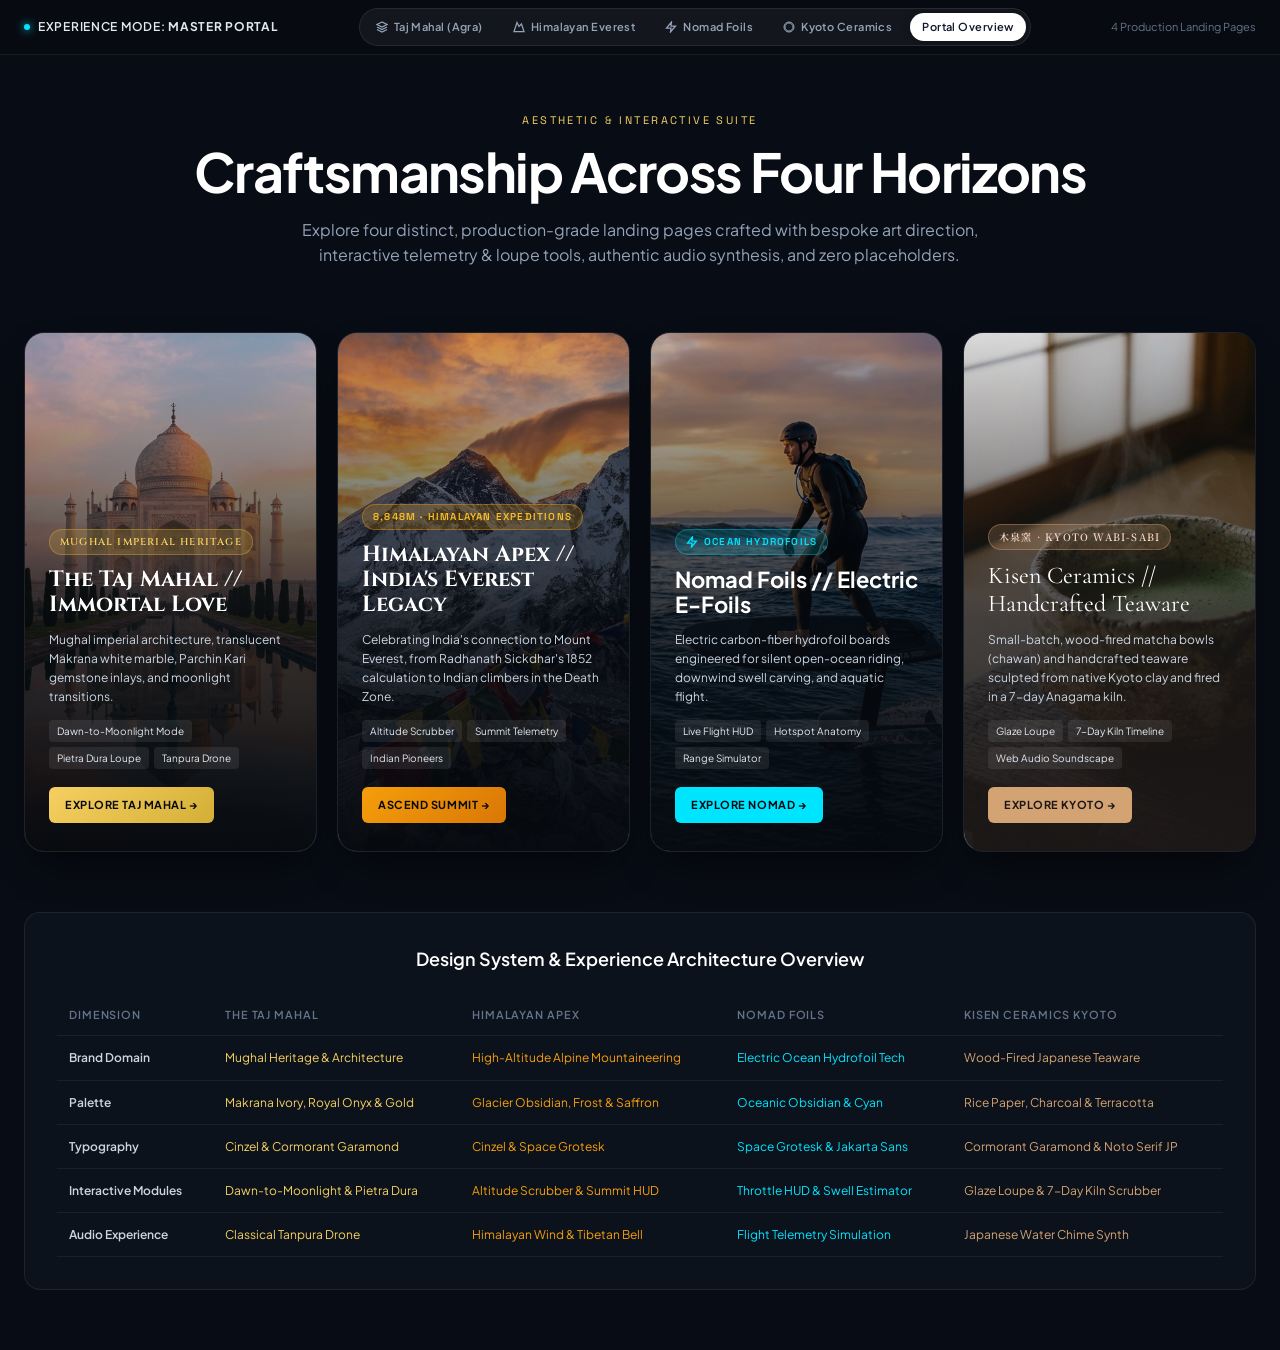
==== commit 9240994a: "Add Taj Mahal cinematic landing page with Mughal heritage and lighting transformations" ====
--- a/index.html
+++ b/index.html
@@ -3,8 +3,8 @@
 <head>
   <meta charset="UTF-8">
   <meta name="viewport" content="width=device-width, initial-scale=1.0">
-  <meta name="description" content="Master Portal Showcase: Nomad Foils (Electric Hydrofoils), Kisen Ceramics Kyoto (Wood-Fired Teaware), and Himalayan Apex (India's Mount Everest Mountaineering Legacy).">
-  <title>TRIPLE BRAND SHOWCASE // Nomad Foils · Kyoto Ceramics · Himalayan Everest</title>
+  <meta name="description" content="Master Portal Showcase: The Taj Mahal (Mughal Architecture), Himalayan Everest (Indian Mountaineering), Nomad Foils (Electric Hydrofoils), and Kisen Ceramics Kyoto (Wood-Fired Teaware).">
+  <title>FOUR HORIZONS SHOWCASE // Taj Mahal · Everest · Nomad Foils · Kyoto Ceramics</title>
   
   <link rel="stylesheet" href="css/common.css">
   <style>
@@ -33,7 +33,7 @@
       font-family: 'Space Grotesk', monospace;
       font-size: 11px;
       letter-spacing: 0.22em;
-      color: #00e5ff;
+      color: #f5d061;
       text-transform: uppercase;
       margin-bottom: 12px;
       display: inline-block;
@@ -56,12 +56,12 @@
       margin: 0 auto 36px;
     }
 
-    /* Triple Showcase Grid */
+    /* Quad Showcase Grid */
     .portal-grid-showcase {
       display: grid;
-      grid-template-columns: repeat(3, 1fr);
-      gap: 24px;
-      max-width: 1360px;
+      grid-template-columns: repeat(4, 1fr);
+      gap: 20px;
+      max-width: 1440px;
       margin: 0 auto 60px;
       padding: 0 24px;
       width: 100%;
@@ -75,7 +75,7 @@
       display: flex;
       flex-direction: column;
       justify-content: flex-end;
-      padding: 32px 28px;
+      padding: 28px 24px;
       min-height: 520px;
       text-decoration: none;
       color: inherit;
@@ -119,16 +119,20 @@
       z-index: 2;
     }
 
+    .portal-card.taj-portal .portal-card-gradient {
+      background: linear-gradient(180deg, rgba(7, 9, 13, 0.15) 0%, rgba(7, 9, 13, 0.8) 55%, rgba(7, 9, 13, 0.98) 100%);
+    }
+
+    .portal-card.everest-portal .portal-card-gradient {
+      background: linear-gradient(180deg, rgba(6, 9, 14, 0.15) 0%, rgba(6, 9, 14, 0.8) 55%, rgba(6, 9, 14, 0.98) 100%);
+    }
+
     .portal-card.nomad-portal .portal-card-gradient {
       background: linear-gradient(180deg, rgba(6, 10, 15, 0.15) 0%, rgba(6, 10, 15, 0.8) 55%, rgba(6, 10, 15, 0.98) 100%);
     }
 
     .portal-card.kyoto-portal .portal-card-gradient {
       background: linear-gradient(180deg, rgba(27, 23, 22, 0.15) 0%, rgba(27, 23, 22, 0.8) 55%, rgba(27, 23, 22, 0.98) 100%);
-    }
-
-    .portal-card.everest-portal .portal-card-gradient {
-      background: linear-gradient(180deg, rgba(6, 9, 14, 0.15) 0%, rgba(6, 9, 14, 0.8) 55%, rgba(6, 9, 14, 0.98) 100%);
     }
 
     .portal-card-content {
@@ -136,20 +140,34 @@
       z-index: 5;
       display: flex;
       flex-direction: column;
-      gap: 14px;
+      gap: 12px;
     }
 
     .portal-tag {
       display: inline-flex;
       align-items: center;
-      gap: 8px;
+      gap: 6px;
       font-size: 10px;
       font-weight: 600;
-      letter-spacing: 0.14em;
+      letter-spacing: 0.12em;
       text-transform: uppercase;
-      padding: 5px 12px;
+      padding: 4px 10px;
       border-radius: 9999px;
       width: fit-content;
+    }
+
+    .taj-portal .portal-tag {
+      background: rgba(212, 175, 55, 0.2);
+      color: #f5d061;
+      border: 1px solid rgba(212, 175, 55, 0.4);
+      font-family: 'Cinzel', serif;
+    }
+
+    .everest-portal .portal-tag {
+      background: rgba(245, 158, 11, 0.2);
+      color: #fbbf24;
+      border: 1px solid rgba(245, 158, 11, 0.4);
+      font-family: 'Space Grotesk', monospace;
     }
 
     .nomad-portal .portal-tag {
@@ -166,34 +184,29 @@
       font-family: 'Noto Serif JP', serif;
     }
 
-    .everest-portal .portal-tag {
-      background: rgba(245, 158, 11, 0.2);
-      color: #fbbf24;
-      border: 1px solid rgba(245, 158, 11, 0.4);
-      font-family: 'Space Grotesk', monospace;
-    }
-
     .portal-brand-title {
-      font-size: 24px;
+      font-size: 22px;
       font-weight: 700;
       color: #ffffff;
       line-height: 1.15;
     }
 
+    .taj-portal .portal-brand-title {
+      font-family: 'Cinzel', serif;
+    }
+
+    .everest-portal .portal-brand-title {
+      font-family: 'Cinzel', serif;
+    }
+
     .kyoto-portal .portal-brand-title {
       font-family: 'Cormorant Garamond', serif;
-      font-size: 26px;
+      font-size: 24px;
       font-weight: 400;
     }
 
-    .everest-portal .portal-brand-title {
-      font-family: 'Cinzel', serif;
-      font-size: 24px;
-      font-weight: 700;
-    }
-
     .portal-brand-desc {
-      font-size: 13px;
+      font-size: 12px;
       color: #cbd5e1;
       line-height: 1.6;
     }
@@ -201,7 +214,7 @@
     .portal-feature-badges {
       display: flex;
       flex-wrap: wrap;
-      gap: 6px;
+      gap: 5px;
       margin-top: 2px;
     }
 
@@ -217,9 +230,9 @@
       display: inline-flex;
       align-items: center;
       gap: 6px;
-      padding: 10px 18px;
+      padding: 9px 16px;
       border-radius: 6px;
-      font-size: 12px;
+      font-size: 11px;
       font-weight: 700;
       text-transform: uppercase;
       letter-spacing: 0.05em;
@@ -228,6 +241,26 @@
       transition: all 0.2s ease;
     }
 
+    .taj-portal .portal-cta-btn {
+      background: linear-gradient(135deg, #f5d061, #d4af37);
+      color: #080a0e;
+    }
+
+    .taj-portal .portal-cta-btn:hover {
+      background: #fff2b2;
+      box-shadow: 0 0 16px rgba(212, 175, 55, 0.6);
+    }
+
+    .everest-portal .portal-cta-btn {
+      background: linear-gradient(135deg, #f59e0b, #d97706);
+      color: #06090e;
+    }
+
+    .everest-portal .portal-cta-btn:hover {
+      background: #fbbf24;
+      box-shadow: 0 0 16px rgba(245, 158, 11, 0.5);
+    }
+
     .nomad-portal .portal-cta-btn {
       background: #00e5ff;
       color: #060a0f;
@@ -248,19 +281,9 @@
       box-shadow: 0 0 16px rgba(212, 163, 115, 0.5);
     }
 
-    .everest-portal .portal-cta-btn {
-      background: linear-gradient(135deg, #f59e0b, #d97706);
-      color: #06090e;
-    }
-
-    .everest-portal .portal-cta-btn:hover {
-      background: #fbbf24;
-      box-shadow: 0 0 16px rgba(245, 158, 11, 0.5);
-    }
-
     /* Comparison Table */
     .portal-meta-section {
-      max-width: 1360px;
+      max-width: 1440px;
       margin: 0 auto 60px;
       padding: 0 24px;
       width: 100%;
@@ -284,11 +307,11 @@
     .meta-table {
       width: 100%;
       border-collapse: collapse;
-      font-size: 13px;
+      font-size: 12px;
     }
 
     .meta-table th, .meta-table td {
-      padding: 12px 14px;
+      padding: 12px 12px;
       border-bottom: 1px solid rgba(255, 255, 255, 0.06);
       text-align: left;
     }
@@ -306,11 +329,18 @@
       color: #cbd5e1;
     }
 
-    .meta-table td:nth-child(2) { color: #00e5ff; }
-    .meta-table td:nth-child(3) { color: #d4a373; }
-    .meta-table td:nth-child(4) { color: #f59e0b; }
-
-    @media (max-width: 1100px) {
+    .meta-table td:nth-child(2) { color: #f5d061; }
+    .meta-table td:nth-child(3) { color: #f59e0b; }
+    .meta-table td:nth-child(4) { color: #00e5ff; }
+    .meta-table td:nth-child(5) { color: #d4a373; }
+
+    @media (max-width: 1200px) {
+      .portal-grid-showcase {
+        grid-template-columns: repeat(2, 1fr);
+      }
+    }
+
+    @media (max-width: 680px) {
       .portal-grid-showcase {
         grid-template-columns: 1fr;
       }
@@ -329,6 +359,14 @@
       <span>Experience Mode: <strong>Master Portal</strong></span>
     </div>
     <div class="switcher-nav-pills">
+      <a href="tajmahal.html" class="switcher-pill">
+        <svg width="12" height="12" viewBox="0 0 24 24" fill="none" stroke="currentColor" stroke-width="2.5"><path d="M12 2L2 7l10 5 10-5-10-5zM2 17l10 5 10-5M2 12l10 5 10-5"/></svg>
+        Taj Mahal (Agra)
+      </a>
+      <a href="everest.html" class="switcher-pill">
+        <svg width="12" height="12" viewBox="0 0 24 24" fill="none" stroke="currentColor" stroke-width="2.5"><path d="M8 3l4 8 5-5 5 15H2L8 3z"/></svg>
+        Himalayan Everest
+      </a>
       <a href="nomad.html" class="switcher-pill">
         <svg width="12" height="12" viewBox="0 0 24 24" fill="none" stroke="currentColor" stroke-width="2.5"><polygon points="13 2 3 14 12 14 11 22 21 10 12 10 13 2"/></svg>
         Nomad Foils
@@ -337,31 +375,77 @@
         <svg width="12" height="12" viewBox="0 0 24 24" fill="none" stroke="currentColor" stroke-width="2"><path d="M12 2C6.48 2 2 6.48 2 12s4.48 10 10 10 10-4.48 10-10S17.52 2 12 2zm0 18c-4.41 0-8-3.59-8-8s3.59-8 8-8 8 3.59 8 8-3.59 8-8 8z"/></svg>
         Kyoto Ceramics
       </a>
-      <a href="everest.html" class="switcher-pill">
-        <svg width="12" height="12" viewBox="0 0 24 24" fill="none" stroke="currentColor" stroke-width="2.5"><path d="M8 3l4 8 5-5 5 15H2L8 3z"/></svg>
-        Himalayan Everest
-      </a>
       <a href="index.html" class="switcher-pill active">
         Portal Overview
       </a>
     </div>
     <div class="switcher-status">
-      <span>3 Production Landing Pages</span>
+      <span>4 Production Landing Pages</span>
     </div>
   </header>
 
   <!-- Portal Hero -->
   <header class="portal-hero">
-    <span class="portal-eyebrow">AESTHETIC & INTERACTIVE SHOWCASE</span>
-    <h1 class="portal-main-title">Craftsmanship Across Three Horizons</h1>
+    <span class="portal-eyebrow">AESTHETIC & INTERACTIVE SUITE</span>
+    <h1 class="portal-main-title">Craftsmanship Across Four Horizons</h1>
     <p class="portal-main-desc">
-      Explore three distinct, production-grade landing pages crafted with bespoke art direction, interactive telemetry & route simulation tools, custom typography, and zero placeholders.
+      Explore four distinct, production-grade landing pages crafted with bespoke art direction, interactive telemetry & loupe tools, authentic audio synthesis, and zero placeholders.
     </p>
   </header>
 
-  <!-- Portal Triple Cards -->
+  <!-- Portal Quad Cards -->
   <main class="portal-grid-showcase">
     
+    <!-- Taj Mahal Card -->
+    <a href="tajmahal.html" class="portal-card taj-portal">
+      <div class="portal-card-bg">
+        <img src="assets/images/taj_hero_sunrise.jpg" alt="Taj Mahal at Dawn Reflection in Agra">
+      </div>
+      <div class="portal-card-gradient"></div>
+      <div class="portal-card-content">
+        <div class="portal-tag">
+          MUGHAL IMPERIAL HERITAGE
+        </div>
+        <h2 class="portal-brand-title">The Taj Mahal // Immortal Love</h2>
+        <p class="portal-brand-desc">
+          Mughal imperial architecture, translucent Makrana white marble, Parchin Kari gemstone inlays, and moonlight transitions.
+        </p>
+        <div class="portal-feature-badges">
+          <span class="feature-pill">Dawn-to-Moonlight Mode</span>
+          <span class="feature-pill">Pietra Dura Loupe</span>
+          <span class="feature-pill">Tanpura Drone</span>
+        </div>
+        <div class="portal-cta-btn">
+          Explore Taj Mahal →
+        </div>
+      </div>
+    </a>
+
+    <!-- Himalayan Everest Card -->
+    <a href="everest.html" class="portal-card everest-portal">
+      <div class="portal-card-bg">
+        <img src="assets/images/everest_hero_summit.jpg" alt="Mount Everest Himalayan Summit at Sunrise with Prayer Flags">
+      </div>
+      <div class="portal-card-gradient"></div>
+      <div class="portal-card-content">
+        <div class="portal-tag">
+          8,848M · HIMALAYAN EXPEDITIONS
+        </div>
+        <h2 class="portal-brand-title">Himalayan Apex // India's Everest Legacy</h2>
+        <p class="portal-brand-desc">
+          Celebrating India's connection to Mount Everest, from Radhanath Sickdhar's 1852 calculation to Indian climbers in the Death Zone.
+        </p>
+        <div class="portal-feature-badges">
+          <span class="feature-pill">Altitude Scrubber</span>
+          <span class="feature-pill">Summit Telemetry</span>
+          <span class="feature-pill">Indian Pioneers</span>
+        </div>
+        <div class="portal-cta-btn">
+          Ascend Summit →
+        </div>
+      </div>
+    </a>
+
     <!-- Nomad Foils Card -->
     <a href="nomad.html" class="portal-card nomad-portal">
       <div class="portal-card-bg">
@@ -373,9 +457,9 @@
           <svg width="12" height="12" viewBox="0 0 24 24" fill="none" stroke="currentColor" stroke-width="2.5"><polygon points="13 2 3 14 12 14 11 22 21 10 12 10 13 2"/></svg>
           OCEAN HYDROFOILS
         </div>
-        <h2 class="portal-brand-title">Nomad Foils // Electric Carbon E-Foils</h2>
+        <h2 class="portal-brand-title">Nomad Foils // Electric E-Foils</h2>
         <p class="portal-brand-desc">
-          Electric carbon-fiber hydrofoil boards engineered for silent open-ocean riding, downwind swell carving, and weightless aquatic flight.
+          Electric carbon-fiber hydrofoil boards engineered for silent open-ocean riding, downwind swell carving, and aquatic flight.
         </p>
         <div class="portal-feature-badges">
           <span class="feature-pill">Live Flight HUD</span>
@@ -383,7 +467,7 @@
           <span class="feature-pill">Range Simulator</span>
         </div>
         <div class="portal-cta-btn">
-          Explore Nomad Foils →
+          Explore Nomad →
         </div>
       </div>
     </a>
@@ -398,7 +482,7 @@
         <div class="portal-tag">
           木泉窯 · KYOTO WABI-SABI
         </div>
-        <h2 class="portal-brand-title">Kisen Ceramics Kyoto // Handcrafted Teaware</h2>
+        <h2 class="portal-brand-title">Kisen Ceramics // Handcrafted Teaware</h2>
         <p class="portal-brand-desc">
           Small-batch, wood-fired matcha bowls (chawan) and handcrafted teaware sculpted from native Kyoto clay and fired in a 7-day Anagama kiln.
         </p>
@@ -408,32 +492,7 @@
           <span class="feature-pill">Web Audio Soundscape</span>
         </div>
         <div class="portal-cta-btn">
-          Explore Kyoto Studio →
-        </div>
-      </div>
-    </a>
-
-    <!-- Himalayan Everest Card -->
-    <a href="everest.html" class="portal-card everest-portal">
-      <div class="portal-card-bg">
-        <img src="assets/images/everest_hero_summit.jpg" alt="Mount Everest Himalayan Summit at Sunrise with Prayer Flags">
-      </div>
-      <div class="portal-card-gradient"></div>
-      <div class="portal-card-content">
-        <div class="portal-tag">
-          8,848M · HIMALAYAN EXPEDITIONS
-        </div>
-        <h2 class="portal-brand-title">Himalayan Apex // India's Everest Legacy</h2>
-        <p class="portal-brand-desc">
-          Celebrating India's connection to Mount Everest, from Radhanath Sickdhar's 1852 calculation to legendary Indian climbers in the Death Zone.
-        </p>
-        <div class="portal-feature-badges">
-          <span class="feature-pill">Altitude Scrubber</span>
-          <span class="feature-pill">Summit Telemetry</span>
-          <span class="feature-pill">Indian Pioneers</span>
-        </div>
-        <div class="portal-cta-btn">
-          Ascend the Summit →
+          Explore Kyoto →
         </div>
       </div>
     </a>
@@ -448,41 +507,47 @@
         <thead>
           <tr>
             <th>Dimension</th>
+            <th>The Taj Mahal</th>
+            <th>Himalayan Apex</th>
             <th>Nomad Foils</th>
             <th>Kisen Ceramics Kyoto</th>
-            <th>Himalayan Apex (Everest)</th>
           </tr>
         </thead>
         <tbody>
           <tr>
             <td>Brand Domain</td>
+            <td>Mughal Heritage & Architecture</td>
+            <td>High-Altitude Alpine Mountaineering</td>
             <td>Electric Ocean Hydrofoil Tech</td>
-            <td>Wood-Fired Japanese Teaware Atelier</td>
-            <td>High-Altitude Alpine Mountaineering</td>
+            <td>Wood-Fired Japanese Teaware</td>
           </tr>
           <tr>
             <td>Palette</td>
+            <td>Makrana Ivory, Royal Onyx & Gold</td>
+            <td>Glacier Obsidian, Frost & Saffron</td>
             <td>Oceanic Obsidian & Cyan</td>
             <td>Rice Paper, Charcoal & Terracotta</td>
-            <td>Glacier Obsidian, Ice Blue & Saffron</td>
           </tr>
           <tr>
             <td>Typography</td>
+            <td>Cinzel & Cormorant Garamond</td>
+            <td>Cinzel & Space Grotesk</td>
             <td>Space Grotesk & Jakarta Sans</td>
             <td>Cormorant Garamond & Noto Serif JP</td>
-            <td>Cinzel & Space Grotesk</td>
           </tr>
           <tr>
             <td>Interactive Modules</td>
+            <td>Dawn-to-Moonlight & Pietra Dura</td>
+            <td>Altitude Scrubber & Summit HUD</td>
             <td>Throttle HUD & Swell Estimator</td>
             <td>Glaze Loupe & 7-Day Kiln Scrubber</td>
-            <td>Altitude Route Scrubber & Summit HUD</td>
           </tr>
           <tr>
             <td>Audio Experience</td>
-            <td>Live Dynamic Telemetry</td>
+            <td>Classical Tanpura Drone</td>
+            <td>Himalayan Wind & Tibetan Bell</td>
+            <td>Flight Telemetry Simulation</td>
             <td>Japanese Water Chime Synth</td>
-            <td>Himalayan High Wind & Tibetan Bell</td>
           </tr>
         </tbody>
       </table>
--- a/css/common.css
+++ b/css/common.css
@@ -29,7 +29,7 @@
   align-items: center;
   justify-content: space-between;
   padding: 8px 24px;
-  background: rgba(8, 12, 18, 0.9);
+  background: rgba(8, 12, 18, 0.92);
   backdrop-filter: blur(16px);
   -webkit-backdrop-filter: blur(16px);
   border-bottom: 1px solid rgba(255, 255, 255, 0.08);
@@ -66,6 +66,11 @@
   box-shadow: 0 0 8px #f59e0b;
 }
 
+.switcher-brand-tag.taj-active .indicator-dot {
+  background: #d4af37;
+  box-shadow: 0 0 8px #d4af37;
+}
+
 .switcher-nav-pills {
   display: flex;
   align-items: center;
@@ -74,13 +79,15 @@
   padding: 4px;
   border-radius: 20px;
   border: 1px solid rgba(255, 255, 255, 0.08);
+  overflow-x: auto;
+  max-width: 80vw;
 }
 
 .switcher-pill {
   display: inline-flex;
   align-items: center;
   gap: 6px;
-  padding: 5px 14px;
+  padding: 5px 12px;
   border-radius: 16px;
   font-size: 11px;
   font-weight: 600;
@@ -117,6 +124,11 @@
   color: #0c0a09;
 }
 
+.switcher-pill.active.taj {
+  background: linear-gradient(135deg, #fce7a2, #d4af37);
+  color: #1c1404;
+}
+
 .switcher-status {
   display: flex;
   align-items: center;
@@ -125,21 +137,20 @@
   color: #64748b;
 }
 
-@media (max-width: 860px) {
+@media (max-width: 1080px) {
   .switcher-status {
     display: none;
   }
 }
 
-@media (max-width: 640px) {
+@media (max-width: 768px) {
   .project-switcher-bar {
     padding: 6px 10px;
-  }
-  .switcher-pill {
-    padding: 4px 8px;
-    font-size: 10px;
   }
   .switcher-brand-tag {
     display: none;
   }
+  .switcher-nav-pills {
+    max-width: 100%;
+  }
 }
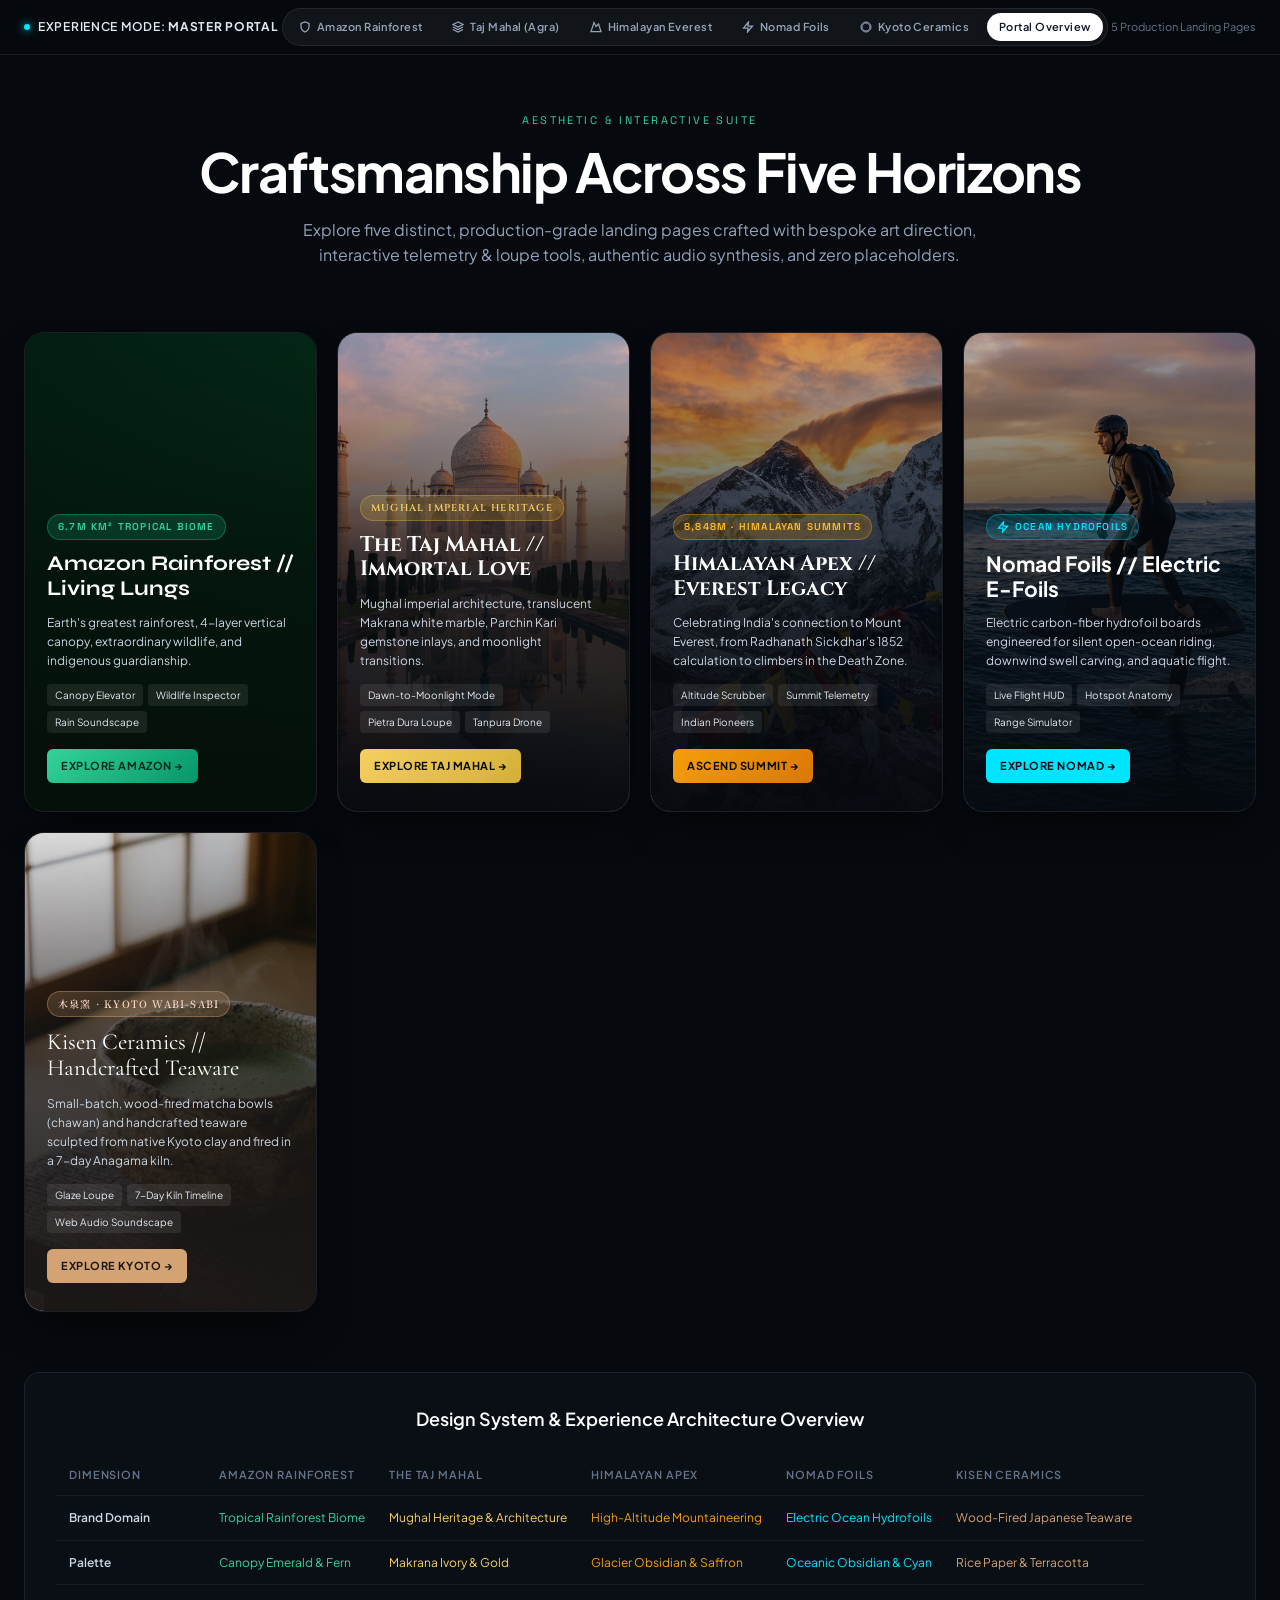
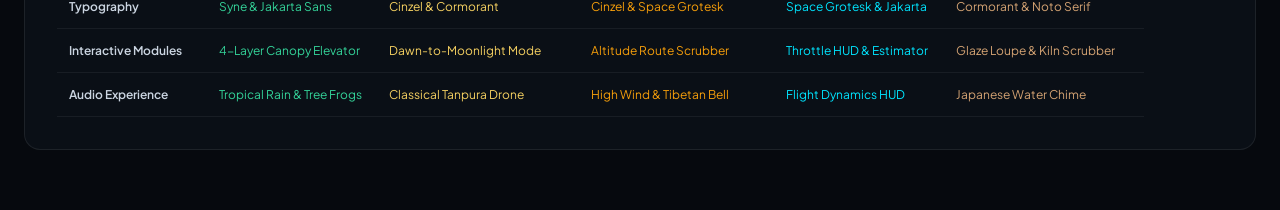
==== commit cd1ab315: "Add Amazon Rainforest nature documentary landing page with canopy elevator and rain soundscape" ====
--- a/index.html
+++ b/index.html
@@ -3,8 +3,8 @@
 <head>
   <meta charset="UTF-8">
   <meta name="viewport" content="width=device-width, initial-scale=1.0">
-  <meta name="description" content="Master Portal Showcase: The Taj Mahal (Mughal Architecture), Himalayan Everest (Indian Mountaineering), Nomad Foils (Electric Hydrofoils), and Kisen Ceramics Kyoto (Wood-Fired Teaware).">
-  <title>FOUR HORIZONS SHOWCASE // Taj Mahal · Everest · Nomad Foils · Kyoto Ceramics</title>
+  <meta name="description" content="Five Horizons Showcase: Amazon Rainforest, The Taj Mahal, Himalayan Everest, Nomad Foils, and Kisen Ceramics Kyoto.">
+  <title>FIVE HORIZONS SHOWCASE // Amazon · Taj Mahal · Everest · Nomad Foils · Kyoto</title>
   
   <link rel="stylesheet" href="css/common.css">
   <style>
@@ -13,7 +13,7 @@
     }
 
     body.portal-body {
-      background: #080c14;
+      background: #06090e;
       color: #f8fafc;
       font-family: 'Plus Jakarta Sans', sans-serif;
       padding-top: 45px;
@@ -25,7 +25,7 @@
     .portal-hero {
       text-align: center;
       padding: 60px 24px 28px;
-      max-width: 960px;
+      max-width: 980px;
       margin: 0 auto;
     }
 
@@ -33,7 +33,7 @@
       font-family: 'Space Grotesk', monospace;
       font-size: 11px;
       letter-spacing: 0.22em;
-      color: #f5d061;
+      color: #34d399;
       text-transform: uppercase;
       margin-bottom: 12px;
       display: inline-block;
@@ -52,16 +52,16 @@
       font-size: 16px;
       color: #94a3b8;
       line-height: 1.6;
-      max-width: 720px;
+      max-width: 740px;
       margin: 0 auto 36px;
     }
 
-    /* Quad Showcase Grid */
+    /* 5-Card Showcase Grid */
     .portal-grid-showcase {
       display: grid;
-      grid-template-columns: repeat(4, 1fr);
+      grid-template-columns: repeat(auto-fit, minmax(260px, 1fr));
       gap: 20px;
-      max-width: 1440px;
+      max-width: 1480px;
       margin: 0 auto 60px;
       padding: 0 24px;
       width: 100%;
@@ -75,13 +75,13 @@
       display: flex;
       flex-direction: column;
       justify-content: flex-end;
-      padding: 28px 24px;
-      min-height: 520px;
+      padding: 28px 22px;
+      min-height: 480px;
       text-decoration: none;
       color: inherit;
       border: 1px solid rgba(255, 255, 255, 0.09);
       transition: all 0.4s cubic-bezier(0.16, 1, 0.3, 1);
-      box-shadow: 0 20px 40px -15px rgba(0, 0, 0, 0.7);
+      box-shadow: 0 20px 40px -15px rgba(0, 0, 0, 0.75);
     }
 
     .portal-card:hover {
@@ -97,6 +97,7 @@
       width: 100%;
       height: 100%;
       z-index: 1;
+      background: #0d141e;
     }
 
     .portal-card-bg img {
@@ -119,20 +120,24 @@
       z-index: 2;
     }
 
+    .portal-card.amazon-portal .portal-card-gradient {
+      background: linear-gradient(180deg, rgba(4, 15, 9, 0.15) 0%, rgba(4, 15, 9, 0.8) 50%, rgba(4, 15, 9, 0.98) 100%);
+    }
+
     .portal-card.taj-portal .portal-card-gradient {
-      background: linear-gradient(180deg, rgba(7, 9, 13, 0.15) 0%, rgba(7, 9, 13, 0.8) 55%, rgba(7, 9, 13, 0.98) 100%);
+      background: linear-gradient(180deg, rgba(7, 9, 13, 0.15) 0%, rgba(7, 9, 13, 0.8) 50%, rgba(7, 9, 13, 0.98) 100%);
     }
 
     .portal-card.everest-portal .portal-card-gradient {
-      background: linear-gradient(180deg, rgba(6, 9, 14, 0.15) 0%, rgba(6, 9, 14, 0.8) 55%, rgba(6, 9, 14, 0.98) 100%);
+      background: linear-gradient(180deg, rgba(6, 9, 14, 0.15) 0%, rgba(6, 9, 14, 0.8) 50%, rgba(6, 9, 14, 0.98) 100%);
     }
 
     .portal-card.nomad-portal .portal-card-gradient {
-      background: linear-gradient(180deg, rgba(6, 10, 15, 0.15) 0%, rgba(6, 10, 15, 0.8) 55%, rgba(6, 10, 15, 0.98) 100%);
+      background: linear-gradient(180deg, rgba(6, 10, 15, 0.15) 0%, rgba(6, 10, 15, 0.8) 50%, rgba(6, 10, 15, 0.98) 100%);
     }
 
     .portal-card.kyoto-portal .portal-card-gradient {
-      background: linear-gradient(180deg, rgba(27, 23, 22, 0.15) 0%, rgba(27, 23, 22, 0.8) 55%, rgba(27, 23, 22, 0.98) 100%);
+      background: linear-gradient(180deg, rgba(27, 23, 22, 0.15) 0%, rgba(27, 23, 22, 0.8) 50%, rgba(27, 23, 22, 0.98) 100%);
     }
 
     .portal-card-content {
@@ -156,6 +161,13 @@
       width: fit-content;
     }
 
+    .amazon-portal .portal-tag {
+      background: rgba(16, 185, 129, 0.2);
+      color: #34d399;
+      border: 1px solid rgba(16, 185, 129, 0.4);
+      font-family: 'Space Grotesk', monospace;
+    }
+
     .taj-portal .portal-tag {
       background: rgba(212, 175, 55, 0.2);
       color: #f5d061;
@@ -185,25 +197,16 @@
     }
 
     .portal-brand-title {
-      font-size: 22px;
+      font-size: 21px;
       font-weight: 700;
       color: #ffffff;
       line-height: 1.15;
     }
 
-    .taj-portal .portal-brand-title {
-      font-family: 'Cinzel', serif;
-    }
-
-    .everest-portal .portal-brand-title {
-      font-family: 'Cinzel', serif;
-    }
-
-    .kyoto-portal .portal-brand-title {
-      font-family: 'Cormorant Garamond', serif;
-      font-size: 24px;
-      font-weight: 400;
-    }
+    .amazon-portal .portal-brand-title { font-family: 'Syne', sans-serif; }
+    .taj-portal .portal-brand-title { font-family: 'Cinzel', serif; }
+    .everest-portal .portal-brand-title { font-family: 'Cinzel', serif; }
+    .kyoto-portal .portal-brand-title { font-family: 'Cormorant Garamond', serif; font-size: 23px; font-weight: 400; }
 
     .portal-brand-desc {
       font-size: 12px;
@@ -230,15 +233,25 @@
       display: inline-flex;
       align-items: center;
       gap: 6px;
-      padding: 9px 16px;
+      padding: 8px 14px;
       border-radius: 6px;
       font-size: 11px;
       font-weight: 700;
       text-transform: uppercase;
       letter-spacing: 0.05em;
-      margin-top: 6px;
+      margin-top: 4px;
       width: fit-content;
       transition: all 0.2s ease;
+    }
+
+    .amazon-portal .portal-cta-btn {
+      background: linear-gradient(135deg, #34d399, #059669);
+      color: #022c19;
+    }
+
+    .amazon-portal .portal-cta-btn:hover {
+      background: #6ee7b7;
+      box-shadow: 0 0 16px rgba(16, 185, 129, 0.6);
     }
 
     .taj-portal .portal-cta-btn {
@@ -283,14 +296,14 @@
 
     /* Comparison Table */
     .portal-meta-section {
-      max-width: 1440px;
+      max-width: 1480px;
       margin: 0 auto 60px;
       padding: 0 24px;
       width: 100%;
     }
 
     .meta-box {
-      background: #0c121b;
+      background: #0a0f16;
       border: 1px solid rgba(255, 255, 255, 0.08);
       border-radius: 16px;
       padding: 32px;
@@ -308,12 +321,15 @@
       width: 100%;
       border-collapse: collapse;
       font-size: 12px;
+      overflow-x: auto;
+      display: block;
     }
 
     .meta-table th, .meta-table td {
       padding: 12px 12px;
       border-bottom: 1px solid rgba(255, 255, 255, 0.06);
       text-align: left;
+      min-width: 150px;
     }
 
     .meta-table th {
@@ -329,25 +345,11 @@
       color: #cbd5e1;
     }
 
-    .meta-table td:nth-child(2) { color: #f5d061; }
-    .meta-table td:nth-child(3) { color: #f59e0b; }
-    .meta-table td:nth-child(4) { color: #00e5ff; }
-    .meta-table td:nth-child(5) { color: #d4a373; }
-
-    @media (max-width: 1200px) {
-      .portal-grid-showcase {
-        grid-template-columns: repeat(2, 1fr);
-      }
-    }
-
-    @media (max-width: 680px) {
-      .portal-grid-showcase {
-        grid-template-columns: 1fr;
-      }
-      .portal-card {
-        min-height: 420px;
-      }
-    }
+    .meta-table td:nth-child(2) { color: #34d399; }
+    .meta-table td:nth-child(3) { color: #f5d061; }
+    .meta-table td:nth-child(4) { color: #f59e0b; }
+    .meta-table td:nth-child(5) { color: #00e5ff; }
+    .meta-table td:nth-child(6) { color: #d4a373; }
   </style>
 </head>
 <body class="portal-body">
@@ -359,6 +361,10 @@
       <span>Experience Mode: <strong>Master Portal</strong></span>
     </div>
     <div class="switcher-nav-pills">
+      <a href="amazon.html" class="switcher-pill">
+        <svg width="12" height="12" viewBox="0 0 24 24" fill="none" stroke="currentColor" stroke-width="2.5"><path d="M12 22s8-4 8-10V5l-8-3-8 3v7c0 6 8 10 8 10z"/></svg>
+        Amazon Rainforest
+      </a>
       <a href="tajmahal.html" class="switcher-pill">
         <svg width="12" height="12" viewBox="0 0 24 24" fill="none" stroke="currentColor" stroke-width="2.5"><path d="M12 2L2 7l10 5 10-5-10-5zM2 17l10 5 10-5M2 12l10 5 10-5"/></svg>
         Taj Mahal (Agra)
@@ -380,22 +386,45 @@
       </a>
     </div>
     <div class="switcher-status">
-      <span>4 Production Landing Pages</span>
+      <span>5 Production Landing Pages</span>
     </div>
   </header>
 
   <!-- Portal Hero -->
   <header class="portal-hero">
     <span class="portal-eyebrow">AESTHETIC & INTERACTIVE SUITE</span>
-    <h1 class="portal-main-title">Craftsmanship Across Four Horizons</h1>
+    <h1 class="portal-main-title">Craftsmanship Across Five Horizons</h1>
     <p class="portal-main-desc">
-      Explore four distinct, production-grade landing pages crafted with bespoke art direction, interactive telemetry & loupe tools, authentic audio synthesis, and zero placeholders.
+      Explore five distinct, production-grade landing pages crafted with bespoke art direction, interactive telemetry & loupe tools, authentic audio synthesis, and zero placeholders.
     </p>
   </header>
 
-  <!-- Portal Quad Cards -->
+  <!-- Portal 5-Card Grid -->
   <main class="portal-grid-showcase">
     
+    <!-- Amazon Rainforest Card -->
+    <a href="amazon.html" class="portal-card amazon-portal">
+      <div class="portal-card-bg" style="background: linear-gradient(135deg, #022013, #073b22);"></div>
+      <div class="portal-card-gradient"></div>
+      <div class="portal-card-content">
+        <div class="portal-tag">
+          6.7M KM² TROPICAL BIOME
+        </div>
+        <h2 class="portal-brand-title">Amazon Rainforest // Living Lungs</h2>
+        <p class="portal-brand-desc">
+          Earth's greatest rainforest, 4-layer vertical canopy, extraordinary wildlife, and indigenous guardianship.
+        </p>
+        <div class="portal-feature-badges">
+          <span class="feature-pill">Canopy Elevator</span>
+          <span class="feature-pill">Wildlife Inspector</span>
+          <span class="feature-pill">Rain Soundscape</span>
+        </div>
+        <div class="portal-cta-btn">
+          Explore Amazon →
+        </div>
+      </div>
+    </a>
+
     <!-- Taj Mahal Card -->
     <a href="tajmahal.html" class="portal-card taj-portal">
       <div class="portal-card-bg">
@@ -429,11 +458,11 @@
       <div class="portal-card-gradient"></div>
       <div class="portal-card-content">
         <div class="portal-tag">
-          8,848M · HIMALAYAN EXPEDITIONS
-        </div>
-        <h2 class="portal-brand-title">Himalayan Apex // India's Everest Legacy</h2>
+          8,848M · HIMALAYAN SUMMITS
+        </div>
+        <h2 class="portal-brand-title">Himalayan Apex // Everest Legacy</h2>
         <p class="portal-brand-desc">
-          Celebrating India's connection to Mount Everest, from Radhanath Sickdhar's 1852 calculation to Indian climbers in the Death Zone.
+          Celebrating India's connection to Mount Everest, from Radhanath Sickdhar's 1852 calculation to climbers in the Death Zone.
         </p>
         <div class="portal-feature-badges">
           <span class="feature-pill">Altitude Scrubber</span>
@@ -499,7 +528,7 @@
 
   </main>
 
-  <!-- Architectural Feature Summary Table -->
+  <!-- Comparison Table -->
   <section class="portal-meta-section">
     <div class="meta-box">
       <h3 class="meta-title">Design System & Experience Architecture Overview</h3>
@@ -507,47 +536,53 @@
         <thead>
           <tr>
             <th>Dimension</th>
+            <th>Amazon Rainforest</th>
             <th>The Taj Mahal</th>
             <th>Himalayan Apex</th>
             <th>Nomad Foils</th>
-            <th>Kisen Ceramics Kyoto</th>
+            <th>Kisen Ceramics</th>
           </tr>
         </thead>
         <tbody>
           <tr>
             <td>Brand Domain</td>
+            <td>Tropical Rainforest Biome</td>
             <td>Mughal Heritage & Architecture</td>
-            <td>High-Altitude Alpine Mountaineering</td>
-            <td>Electric Ocean Hydrofoil Tech</td>
+            <td>High-Altitude Mountaineering</td>
+            <td>Electric Ocean Hydrofoils</td>
             <td>Wood-Fired Japanese Teaware</td>
           </tr>
           <tr>
             <td>Palette</td>
-            <td>Makrana Ivory, Royal Onyx & Gold</td>
-            <td>Glacier Obsidian, Frost & Saffron</td>
+            <td>Canopy Emerald & Fern</td>
+            <td>Makrana Ivory & Gold</td>
+            <td>Glacier Obsidian & Saffron</td>
             <td>Oceanic Obsidian & Cyan</td>
-            <td>Rice Paper, Charcoal & Terracotta</td>
+            <td>Rice Paper & Terracotta</td>
           </tr>
           <tr>
             <td>Typography</td>
-            <td>Cinzel & Cormorant Garamond</td>
+            <td>Syne & Jakarta Sans</td>
+            <td>Cinzel & Cormorant</td>
             <td>Cinzel & Space Grotesk</td>
-            <td>Space Grotesk & Jakarta Sans</td>
-            <td>Cormorant Garamond & Noto Serif JP</td>
+            <td>Space Grotesk & Jakarta</td>
+            <td>Cormorant & Noto Serif</td>
           </tr>
           <tr>
             <td>Interactive Modules</td>
-            <td>Dawn-to-Moonlight & Pietra Dura</td>
-            <td>Altitude Scrubber & Summit HUD</td>
-            <td>Throttle HUD & Swell Estimator</td>
-            <td>Glaze Loupe & 7-Day Kiln Scrubber</td>
+            <td>4-Layer Canopy Elevator</td>
+            <td>Dawn-to-Moonlight Mode</td>
+            <td>Altitude Route Scrubber</td>
+            <td>Throttle HUD & Estimator</td>
+            <td>Glaze Loupe & Kiln Scrubber</td>
           </tr>
           <tr>
             <td>Audio Experience</td>
+            <td>Tropical Rain & Tree Frogs</td>
             <td>Classical Tanpura Drone</td>
-            <td>Himalayan Wind & Tibetan Bell</td>
-            <td>Flight Telemetry Simulation</td>
-            <td>Japanese Water Chime Synth</td>
+            <td>High Wind & Tibetan Bell</td>
+            <td>Flight Dynamics HUD</td>
+            <td>Japanese Water Chime</td>
           </tr>
         </tbody>
       </table>
--- a/css/common.css
+++ b/css/common.css
@@ -29,7 +29,7 @@
   align-items: center;
   justify-content: space-between;
   padding: 8px 24px;
-  background: rgba(8, 12, 18, 0.92);
+  background: rgba(6, 10, 15, 0.94);
   backdrop-filter: blur(16px);
   -webkit-backdrop-filter: blur(16px);
   border-bottom: 1px solid rgba(255, 255, 255, 0.08);
@@ -71,6 +71,11 @@
   box-shadow: 0 0 8px #d4af37;
 }
 
+.switcher-brand-tag.amazon-active .indicator-dot {
+  background: #10b981;
+  box-shadow: 0 0 8px #10b981;
+}
+
 .switcher-nav-pills {
   display: flex;
   align-items: center;
@@ -80,7 +85,7 @@
   border-radius: 20px;
   border: 1px solid rgba(255, 255, 255, 0.08);
   overflow-x: auto;
-  max-width: 80vw;
+  max-width: 82vw;
 }
 
 .switcher-pill {
@@ -129,6 +134,11 @@
   color: #1c1404;
 }
 
+.switcher-pill.active.amazon {
+  background: linear-gradient(135deg, #34d399, #059669);
+  color: #022c19;
+}
+
 .switcher-status {
   display: flex;
   align-items: center;
@@ -137,7 +147,7 @@
   color: #64748b;
 }
 
-@media (max-width: 1080px) {
+@media (max-width: 1150px) {
   .switcher-status {
     display: none;
   }
@@ -145,7 +155,7 @@
 
 @media (max-width: 768px) {
   .project-switcher-bar {
-    padding: 6px 10px;
+    padding: 6px 8px;
   }
   .switcher-brand-tag {
     display: none;
@@ -153,4 +163,8 @@
   .switcher-nav-pills {
     max-width: 100%;
   }
+  .switcher-pill {
+    padding: 4px 8px;
+    font-size: 10px;
+  }
 }
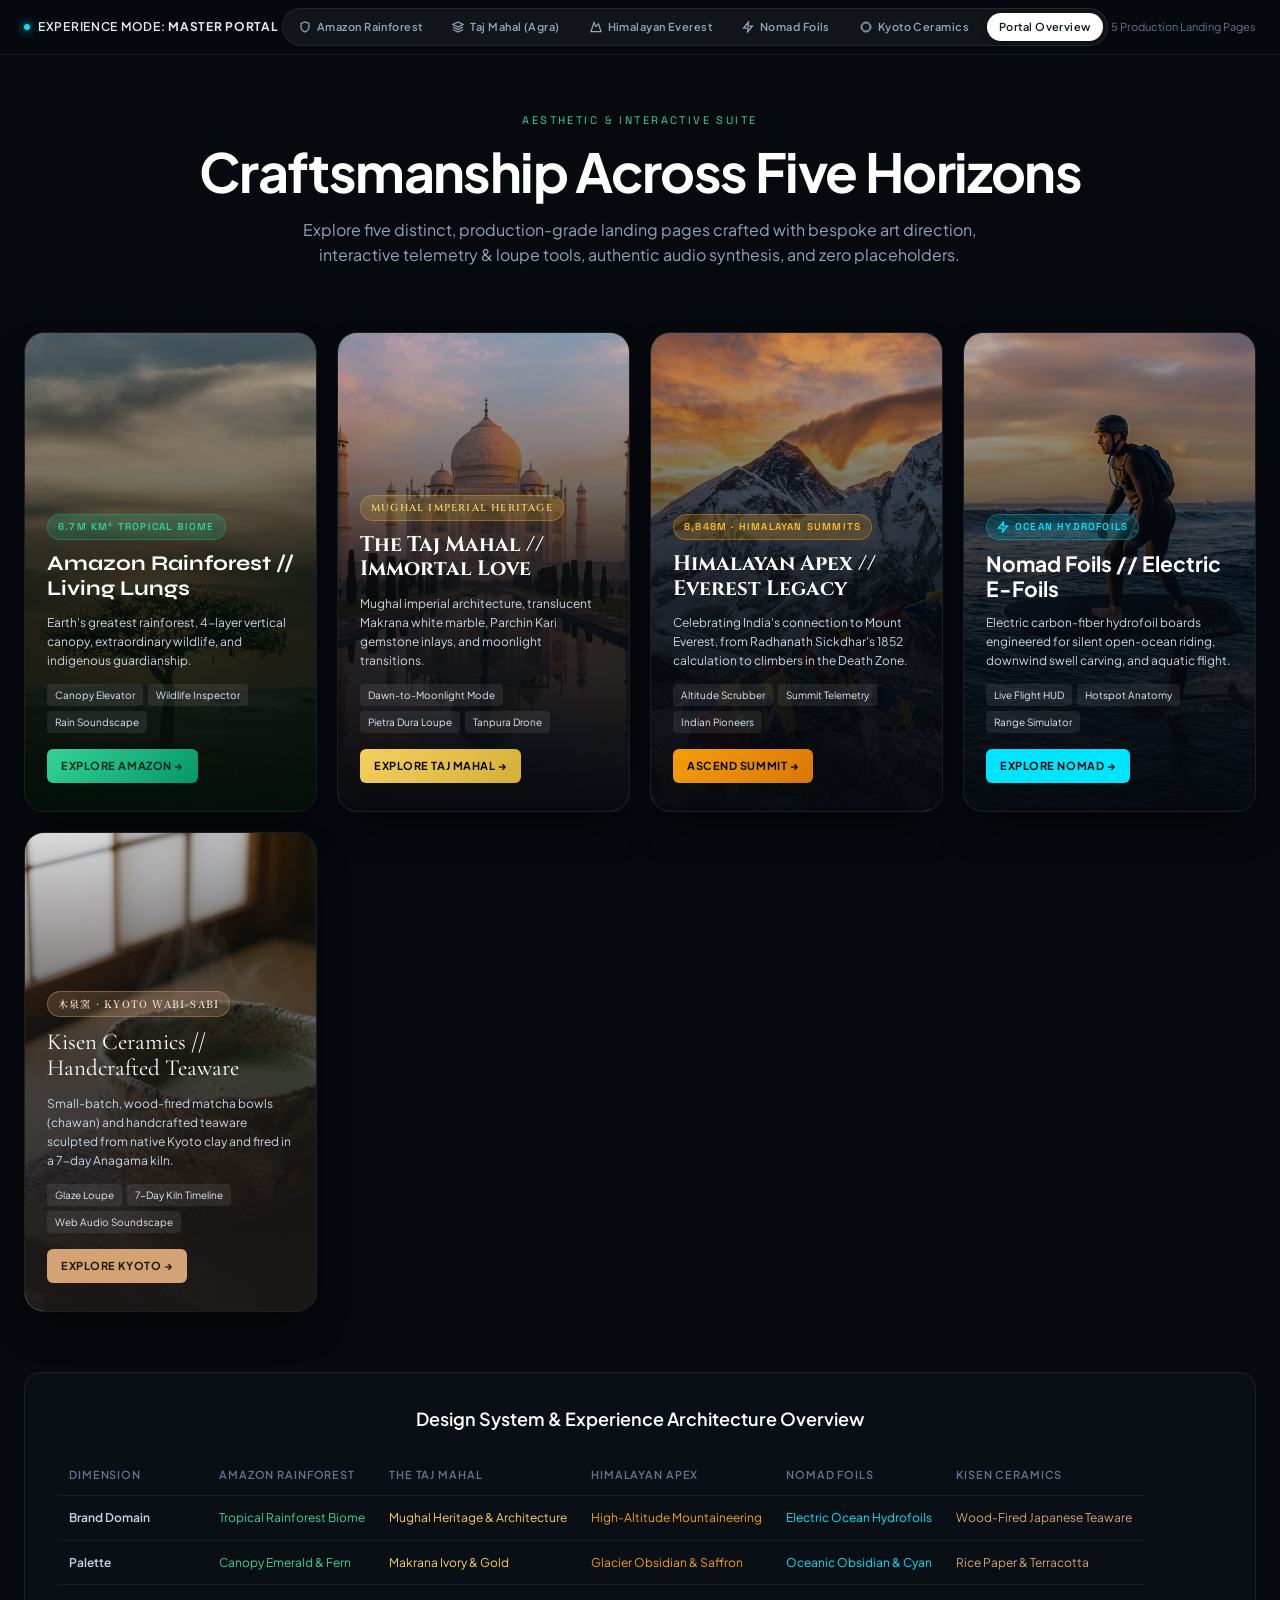
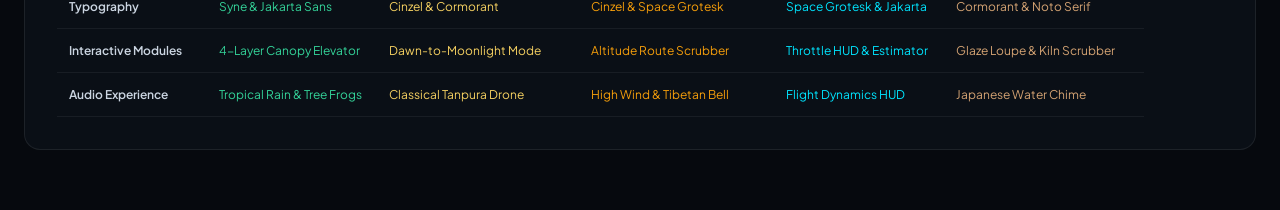
==== commit 4dc7e4c7: "Add high-resolution Amazon Rainforest photography assets and media sections" ====
--- a/index.html
+++ b/index.html
@@ -404,7 +404,9 @@
     
     <!-- Amazon Rainforest Card -->
     <a href="amazon.html" class="portal-card amazon-portal">
-      <div class="portal-card-bg" style="background: linear-gradient(135deg, #022013, #073b22);"></div>
+      <div class="portal-card-bg">
+        <img src="assets/images/amazon_hero_canopy.jpg" alt="Aerial view of morning mist over lush emerald Amazon Rainforest canopy">
+      </div>
       <div class="portal-card-gradient"></div>
       <div class="portal-card-content">
         <div class="portal-tag">
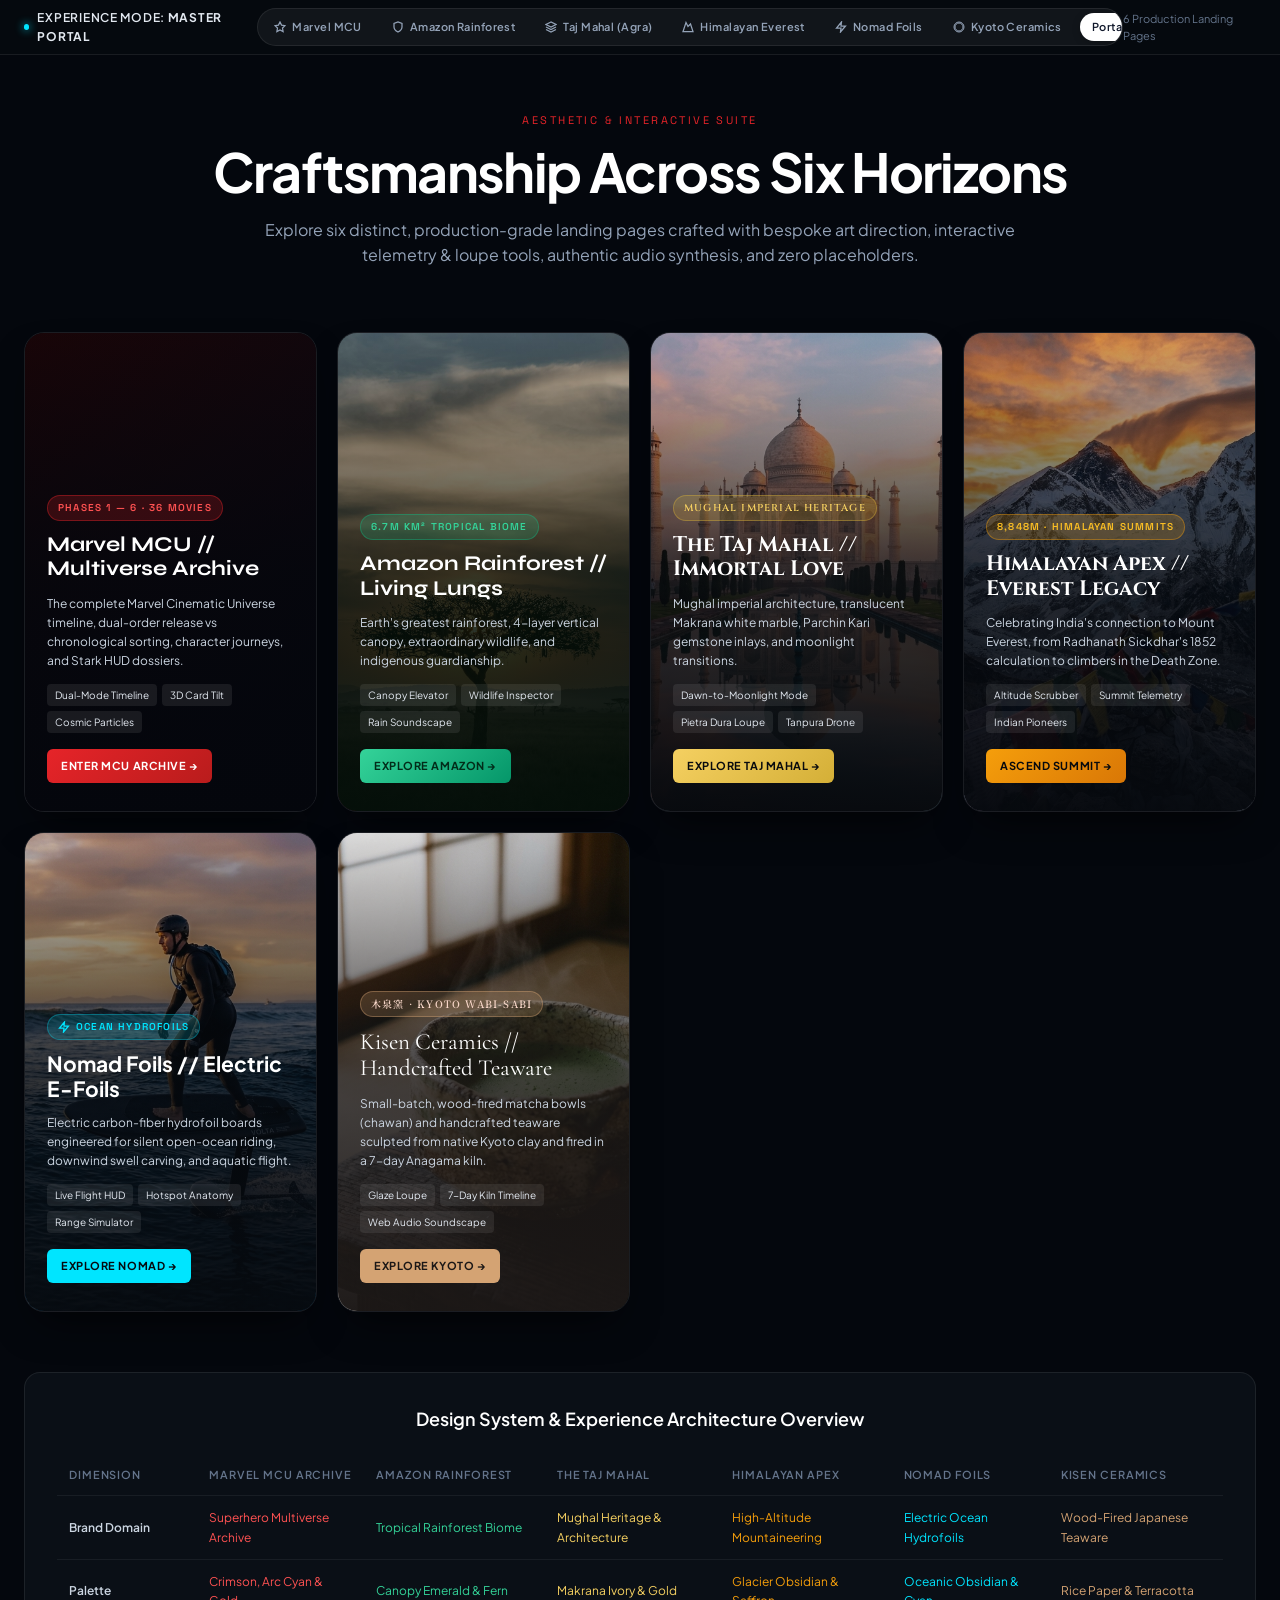
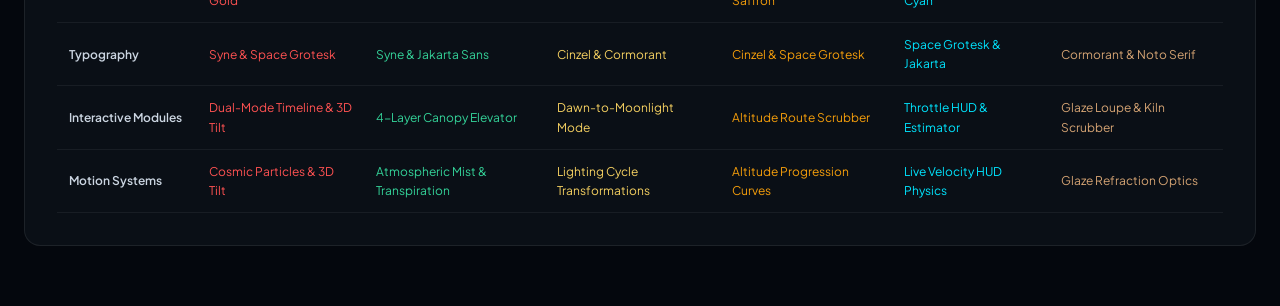
==== commit e8da477b: "Add Marvel Cinematic Universe interactive multiverse archive with dual-order timeline and motion ani" ====
--- a/index.html
+++ b/index.html
@@ -3,17 +3,13 @@
 <head>
   <meta charset="UTF-8">
   <meta name="viewport" content="width=device-width, initial-scale=1.0">
-  <meta name="description" content="Five Horizons Showcase: Amazon Rainforest, The Taj Mahal, Himalayan Everest, Nomad Foils, and Kisen Ceramics Kyoto.">
-  <title>FIVE HORIZONS SHOWCASE // Amazon · Taj Mahal · Everest · Nomad Foils · Kyoto</title>
+  <meta name="description" content="Six Horizons Showcase: Marvel Cinematic Universe, Amazon Rainforest, The Taj Mahal, Himalayan Everest, Nomad Foils, and Kisen Ceramics Kyoto.">
+  <title>SIX HORIZONS SHOWCASE // Marvel MCU · Amazon · Taj Mahal · Everest · Nomad · Kyoto</title>
   
   <link rel="stylesheet" href="css/common.css">
   <style>
-    :root {
-      --portal-dark: #070a0f;
-    }
-
     body.portal-body {
-      background: #06090e;
+      background: #04070d;
       color: #f8fafc;
       font-family: 'Plus Jakarta Sans', sans-serif;
       padding-top: 45px;
@@ -33,7 +29,7 @@
       font-family: 'Space Grotesk', monospace;
       font-size: 11px;
       letter-spacing: 0.22em;
-      color: #34d399;
+      color: #e62429;
       text-transform: uppercase;
       margin-bottom: 12px;
       display: inline-block;
@@ -52,16 +48,16 @@
       font-size: 16px;
       color: #94a3b8;
       line-height: 1.6;
-      max-width: 740px;
+      max-width: 760px;
       margin: 0 auto 36px;
     }
 
-    /* 5-Card Showcase Grid */
+    /* 6-Card Showcase Grid */
     .portal-grid-showcase {
       display: grid;
       grid-template-columns: repeat(auto-fit, minmax(260px, 1fr));
       gap: 20px;
-      max-width: 1480px;
+      max-width: 1540px;
       margin: 0 auto 60px;
       padding: 0 24px;
       width: 100%;
@@ -120,6 +116,10 @@
       z-index: 2;
     }
 
+    .portal-card.marvel-portal .portal-card-gradient {
+      background: linear-gradient(180deg, rgba(4, 6, 12, 0.15) 0%, rgba(4, 6, 12, 0.8) 50%, rgba(4, 6, 12, 0.98) 100%);
+    }
+
     .portal-card.amazon-portal .portal-card-gradient {
       background: linear-gradient(180deg, rgba(4, 15, 9, 0.15) 0%, rgba(4, 15, 9, 0.8) 50%, rgba(4, 15, 9, 0.98) 100%);
     }
@@ -161,6 +161,13 @@
       width: fit-content;
     }
 
+    .marvel-portal .portal-tag {
+      background: rgba(230, 36, 41, 0.2);
+      color: #ff5252;
+      border: 1px solid rgba(230, 36, 41, 0.4);
+      font-family: 'Space Grotesk', monospace;
+    }
+
     .amazon-portal .portal-tag {
       background: rgba(16, 185, 129, 0.2);
       color: #34d399;
@@ -203,6 +210,7 @@
       line-height: 1.15;
     }
 
+    .marvel-portal .portal-brand-title { font-family: 'Syne', sans-serif; }
     .amazon-portal .portal-brand-title { font-family: 'Syne', sans-serif; }
     .taj-portal .portal-brand-title { font-family: 'Cinzel', serif; }
     .everest-portal .portal-brand-title { font-family: 'Cinzel', serif; }
@@ -244,6 +252,16 @@
       transition: all 0.2s ease;
     }
 
+    .marvel-portal .portal-cta-btn {
+      background: linear-gradient(135deg, #e62429, #b91c1c);
+      color: #ffffff;
+    }
+
+    .marvel-portal .portal-cta-btn:hover {
+      background: #ff5252;
+      box-shadow: 0 0 16px rgba(230, 36, 41, 0.6);
+    }
+
     .amazon-portal .portal-cta-btn {
       background: linear-gradient(135deg, #34d399, #059669);
       color: #022c19;
@@ -296,7 +314,7 @@
 
     /* Comparison Table */
     .portal-meta-section {
-      max-width: 1480px;
+      max-width: 1540px;
       margin: 0 auto 60px;
       padding: 0 24px;
       width: 100%;
@@ -329,7 +347,7 @@
       padding: 12px 12px;
       border-bottom: 1px solid rgba(255, 255, 255, 0.06);
       text-align: left;
-      min-width: 150px;
+      min-width: 140px;
     }
 
     .meta-table th {
@@ -345,11 +363,12 @@
       color: #cbd5e1;
     }
 
-    .meta-table td:nth-child(2) { color: #34d399; }
-    .meta-table td:nth-child(3) { color: #f5d061; }
-    .meta-table td:nth-child(4) { color: #f59e0b; }
-    .meta-table td:nth-child(5) { color: #00e5ff; }
-    .meta-table td:nth-child(6) { color: #d4a373; }
+    .meta-table td:nth-child(2) { color: #ff5252; }
+    .meta-table td:nth-child(3) { color: #34d399; }
+    .meta-table td:nth-child(4) { color: #f5d061; }
+    .meta-table td:nth-child(5) { color: #f59e0b; }
+    .meta-table td:nth-child(6) { color: #00e5ff; }
+    .meta-table td:nth-child(7) { color: #d4a373; }
   </style>
 </head>
 <body class="portal-body">
@@ -361,6 +380,10 @@
       <span>Experience Mode: <strong>Master Portal</strong></span>
     </div>
     <div class="switcher-nav-pills">
+      <a href="marvel.html" class="switcher-pill">
+        <svg width="12" height="12" viewBox="0 0 24 24" fill="none" stroke="currentColor" stroke-width="2.5"><polygon points="12 2 15.09 8.26 22 9.27 17 14.14 18.18 21.02 12 17.77 5.82 21.02 7 14.14 2 9.27 8.91 8.26 12 2"/></svg>
+        Marvel MCU
+      </a>
       <a href="amazon.html" class="switcher-pill">
         <svg width="12" height="12" viewBox="0 0 24 24" fill="none" stroke="currentColor" stroke-width="2.5"><path d="M12 22s8-4 8-10V5l-8-3-8 3v7c0 6 8 10 8 10z"/></svg>
         Amazon Rainforest
@@ -386,22 +409,45 @@
       </a>
     </div>
     <div class="switcher-status">
-      <span>5 Production Landing Pages</span>
+      <span>6 Production Landing Pages</span>
     </div>
   </header>
 
   <!-- Portal Hero -->
   <header class="portal-hero">
     <span class="portal-eyebrow">AESTHETIC & INTERACTIVE SUITE</span>
-    <h1 class="portal-main-title">Craftsmanship Across Five Horizons</h1>
+    <h1 class="portal-main-title">Craftsmanship Across Six Horizons</h1>
     <p class="portal-main-desc">
-      Explore five distinct, production-grade landing pages crafted with bespoke art direction, interactive telemetry & loupe tools, authentic audio synthesis, and zero placeholders.
+      Explore six distinct, production-grade landing pages crafted with bespoke art direction, interactive telemetry & loupe tools, authentic audio synthesis, and zero placeholders.
     </p>
   </header>
 
-  <!-- Portal 5-Card Grid -->
+  <!-- Portal 6-Card Grid -->
   <main class="portal-grid-showcase">
     
+    <!-- Marvel MCU Card -->
+    <a href="marvel.html" class="portal-card marvel-portal">
+      <div class="portal-card-bg" style="background: linear-gradient(135deg, #1c0507, #060914);"></div>
+      <div class="portal-card-gradient"></div>
+      <div class="portal-card-content">
+        <div class="portal-tag">
+          PHASES 1 — 6 · 36 MOVIES
+        </div>
+        <h2 class="portal-brand-title">Marvel MCU // Multiverse Archive</h2>
+        <p class="portal-brand-desc">
+          The complete Marvel Cinematic Universe timeline, dual-order release vs chronological sorting, character journeys, and Stark HUD dossiers.
+        </p>
+        <div class="portal-feature-badges">
+          <span class="feature-pill">Dual-Mode Timeline</span>
+          <span class="feature-pill">3D Card Tilt</span>
+          <span class="feature-pill">Cosmic Particles</span>
+        </div>
+        <div class="portal-cta-btn">
+          Enter MCU Archive →
+        </div>
+      </div>
+    </a>
+
     <!-- Amazon Rainforest Card -->
     <a href="amazon.html" class="portal-card amazon-portal">
       <div class="portal-card-bg">
@@ -538,6 +584,7 @@
         <thead>
           <tr>
             <th>Dimension</th>
+            <th>Marvel MCU Archive</th>
             <th>Amazon Rainforest</th>
             <th>The Taj Mahal</th>
             <th>Himalayan Apex</th>
@@ -548,6 +595,7 @@
         <tbody>
           <tr>
             <td>Brand Domain</td>
+            <td>Superhero Multiverse Archive</td>
             <td>Tropical Rainforest Biome</td>
             <td>Mughal Heritage & Architecture</td>
             <td>High-Altitude Mountaineering</td>
@@ -556,6 +604,7 @@
           </tr>
           <tr>
             <td>Palette</td>
+            <td>Crimson, Arc Cyan & Gold</td>
             <td>Canopy Emerald & Fern</td>
             <td>Makrana Ivory & Gold</td>
             <td>Glacier Obsidian & Saffron</td>
@@ -564,6 +613,7 @@
           </tr>
           <tr>
             <td>Typography</td>
+            <td>Syne & Space Grotesk</td>
             <td>Syne & Jakarta Sans</td>
             <td>Cinzel & Cormorant</td>
             <td>Cinzel & Space Grotesk</td>
@@ -572,6 +622,7 @@
           </tr>
           <tr>
             <td>Interactive Modules</td>
+            <td>Dual-Mode Timeline & 3D Tilt</td>
             <td>4-Layer Canopy Elevator</td>
             <td>Dawn-to-Moonlight Mode</td>
             <td>Altitude Route Scrubber</td>
@@ -579,12 +630,13 @@
             <td>Glaze Loupe & Kiln Scrubber</td>
           </tr>
           <tr>
-            <td>Audio Experience</td>
-            <td>Tropical Rain & Tree Frogs</td>
-            <td>Classical Tanpura Drone</td>
-            <td>High Wind & Tibetan Bell</td>
-            <td>Flight Dynamics HUD</td>
-            <td>Japanese Water Chime</td>
+            <td>Motion Systems</td>
+            <td>Cosmic Particles & 3D Tilt</td>
+            <td>Atmospheric Mist & Transpiration</td>
+            <td>Lighting Cycle Transformations</td>
+            <td>Altitude Progression Curves</td>
+            <td>Live Velocity HUD Physics</td>
+            <td>Glaze Refraction Optics</td>
           </tr>
         </tbody>
       </table>
--- a/css/common.css
+++ b/css/common.css
@@ -76,6 +76,11 @@
   box-shadow: 0 0 8px #10b981;
 }
 
+.switcher-brand-tag.marvel-active .indicator-dot {
+  background: #e62429;
+  box-shadow: 0 0 8px #e62429;
+}
+
 .switcher-nav-pills {
   display: flex;
   align-items: center;
@@ -139,6 +144,11 @@
   color: #022c19;
 }
 
+.switcher-pill.active.marvel {
+  background: linear-gradient(135deg, #e62429, #b91c1c);
+  color: #ffffff;
+}
+
 .switcher-status {
   display: flex;
   align-items: center;
@@ -147,7 +157,7 @@
   color: #64748b;
 }
 
-@media (max-width: 1150px) {
+@media (max-width: 1200px) {
   .switcher-status {
     display: none;
   }
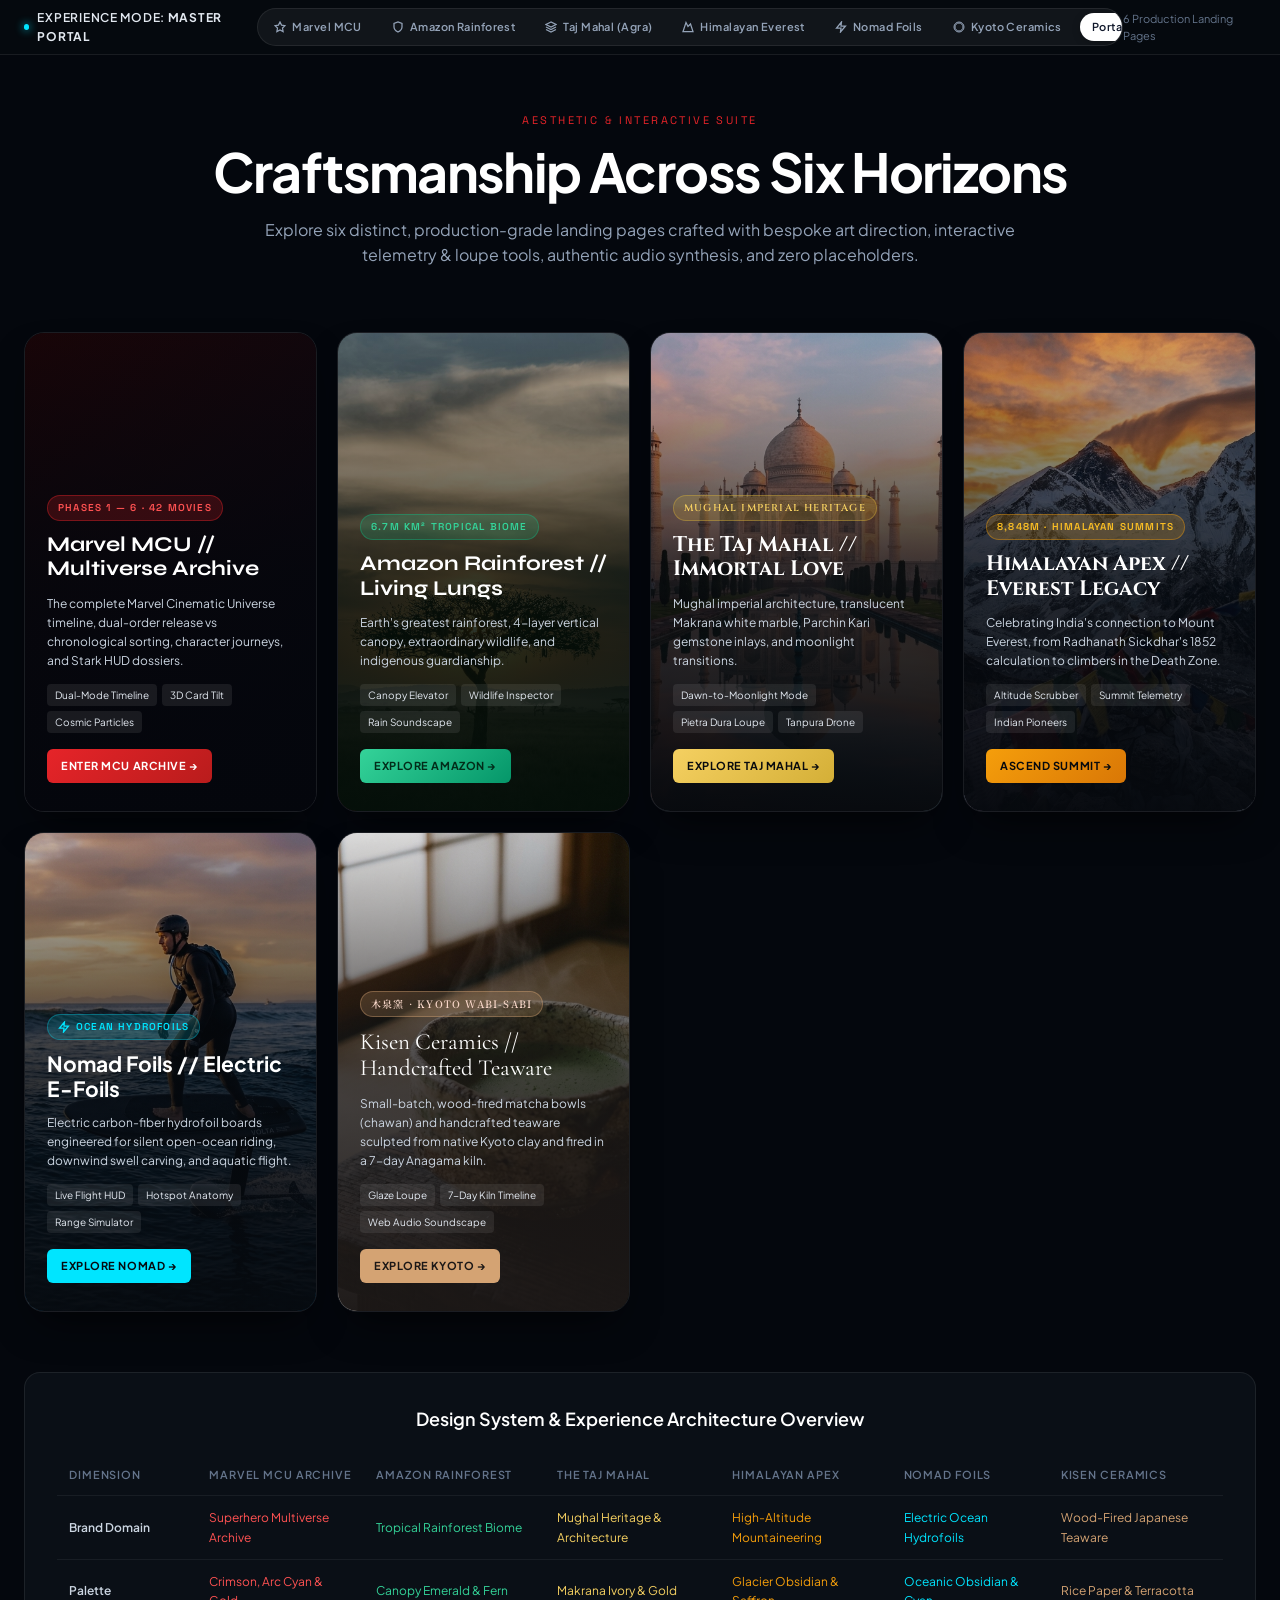
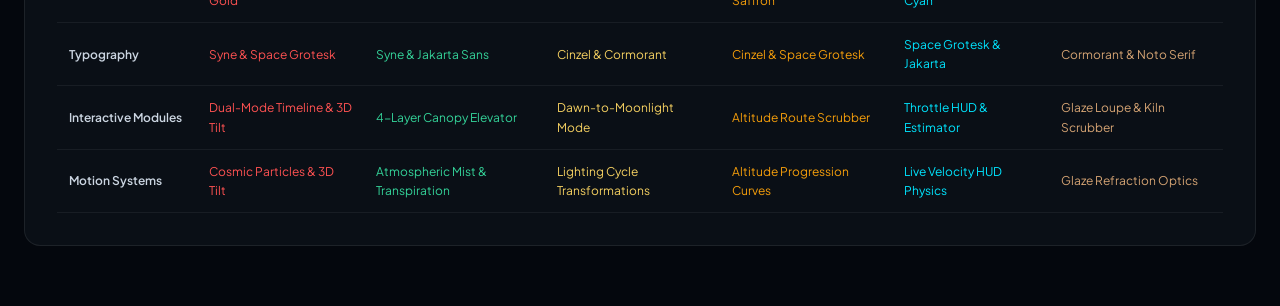
==== commit 1c7a9c48: "Add all confirmed 2025-2027 Phase 6 MCU movies with official release dates and posters (42 total fil" ====
--- a/index.html
+++ b/index.html
@@ -431,7 +431,7 @@
       <div class="portal-card-gradient"></div>
       <div class="portal-card-content">
         <div class="portal-tag">
-          PHASES 1 — 6 · 36 MOVIES
+          PHASES 1 — 6 · 42 MOVIES
         </div>
         <h2 class="portal-brand-title">Marvel MCU // Multiverse Archive</h2>
         <p class="portal-brand-desc">
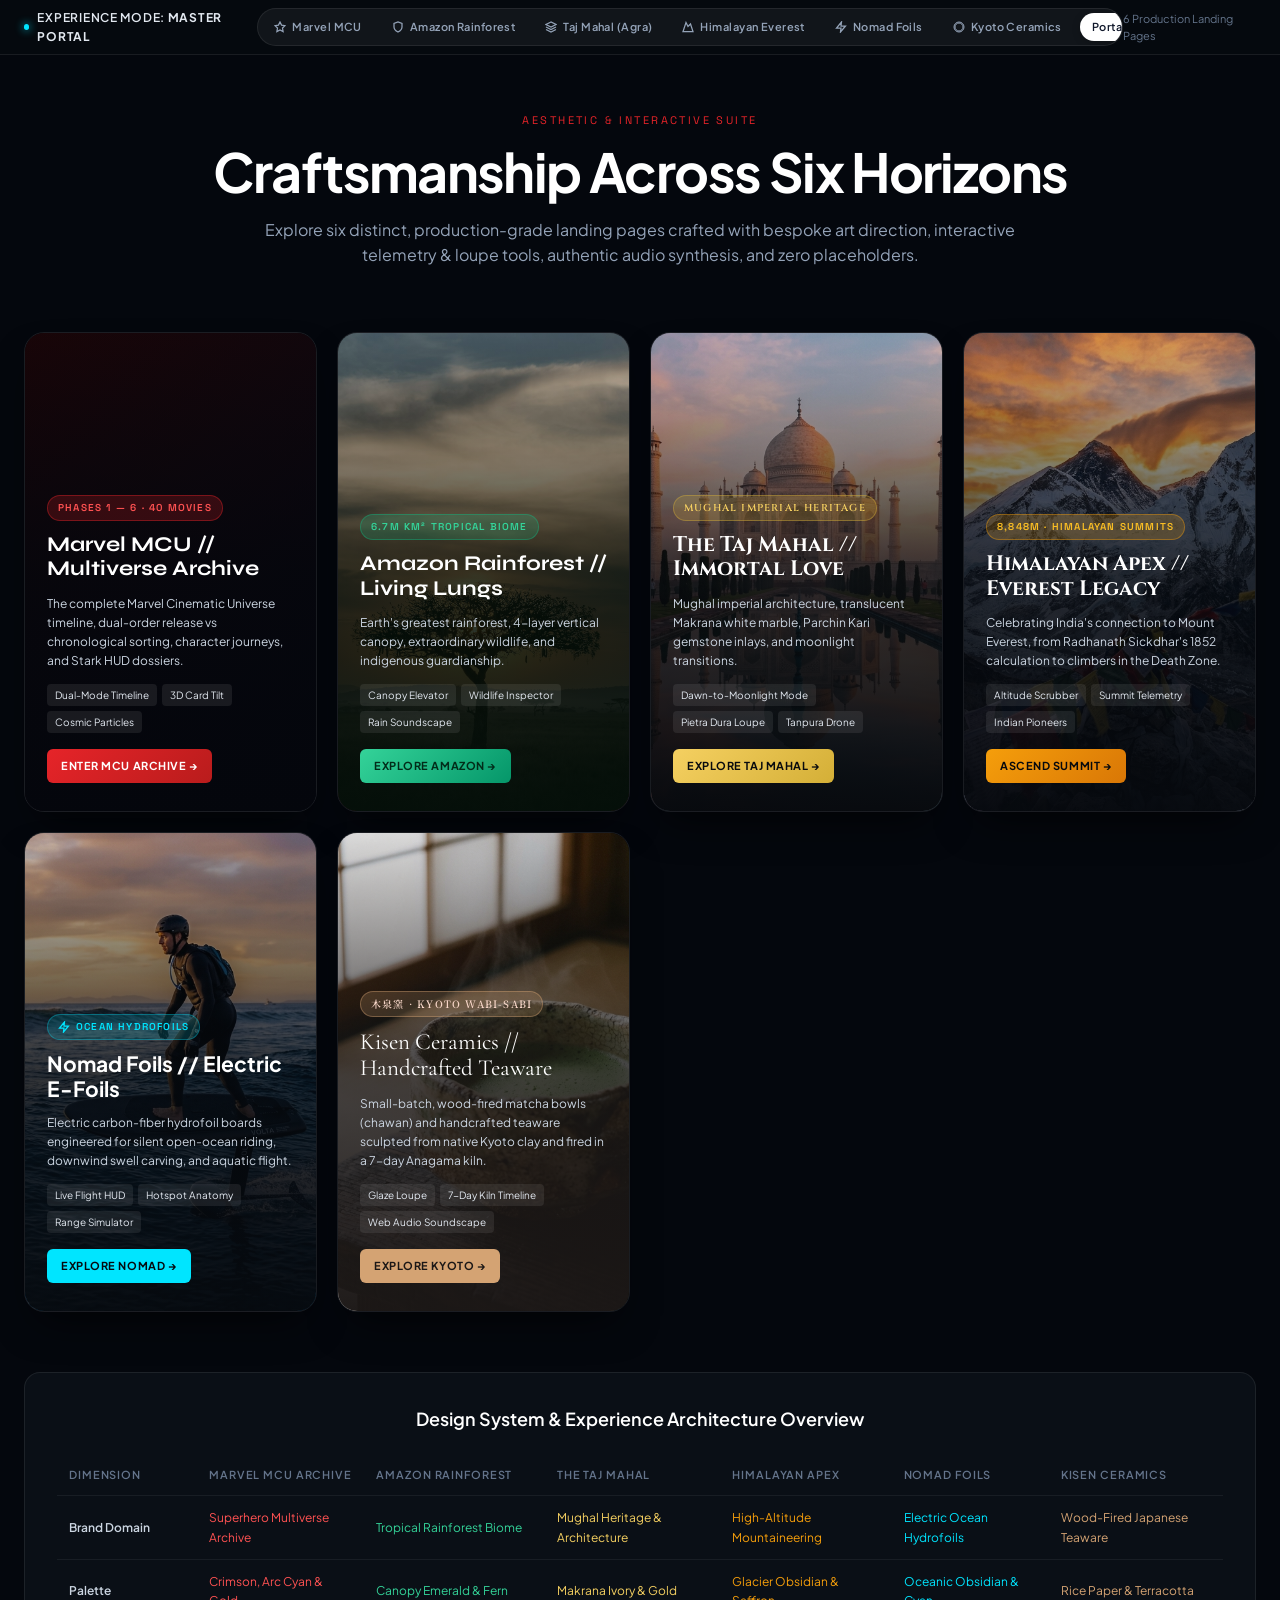
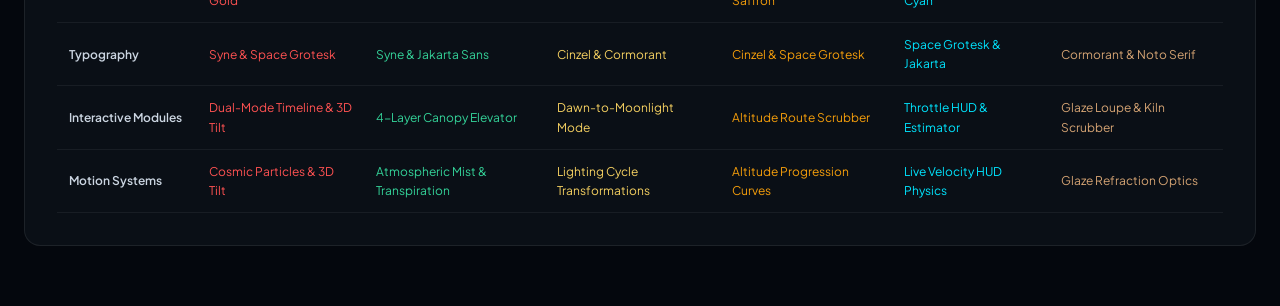
==== commit 7d4d562e: "Update Phase 6: set Spider-Man: Brand New Day (29 July 2026), Avengers: Doomsday (18 Dec 2026), Aven" ====
--- a/index.html
+++ b/index.html
@@ -431,7 +431,7 @@
       <div class="portal-card-gradient"></div>
       <div class="portal-card-content">
         <div class="portal-tag">
-          PHASES 1 — 6 · 42 MOVIES
+          PHASES 1 — 6 · 40 MOVIES
         </div>
         <h2 class="portal-brand-title">Marvel MCU // Multiverse Archive</h2>
         <p class="portal-brand-desc">
